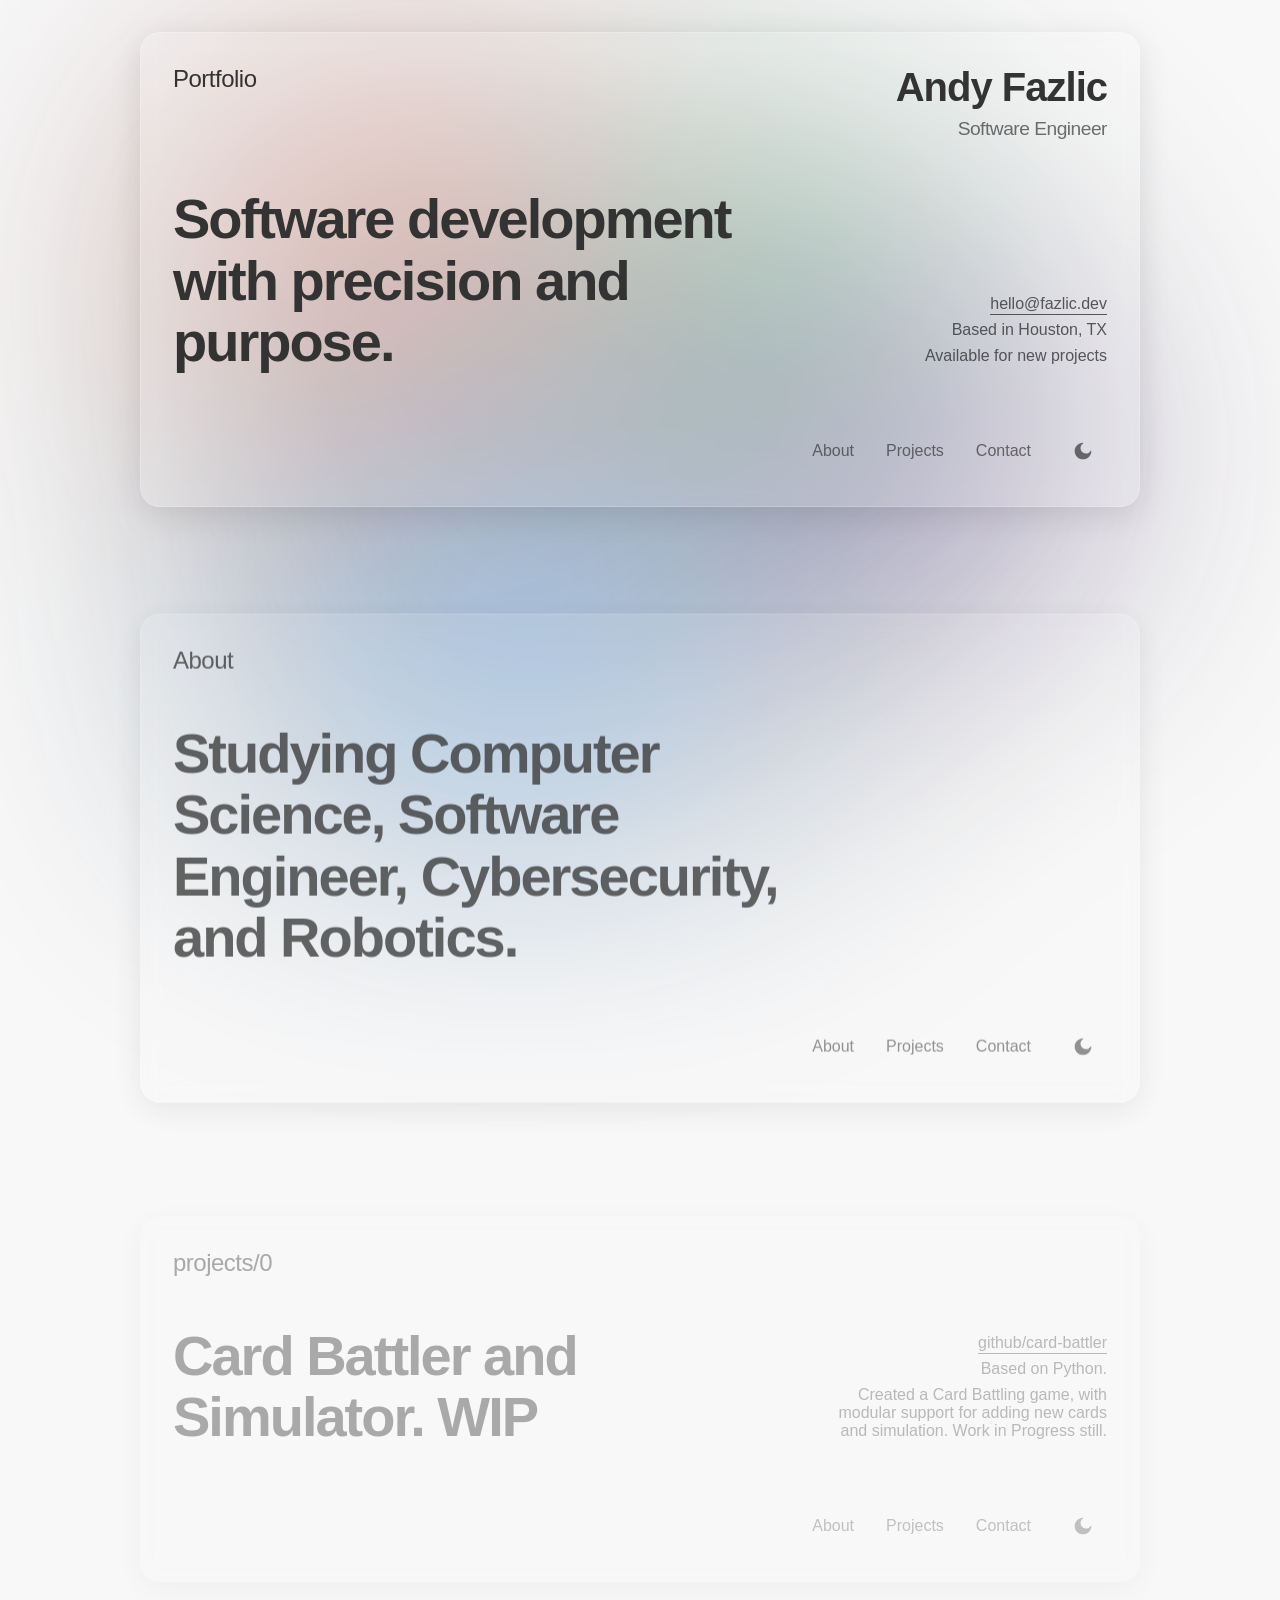
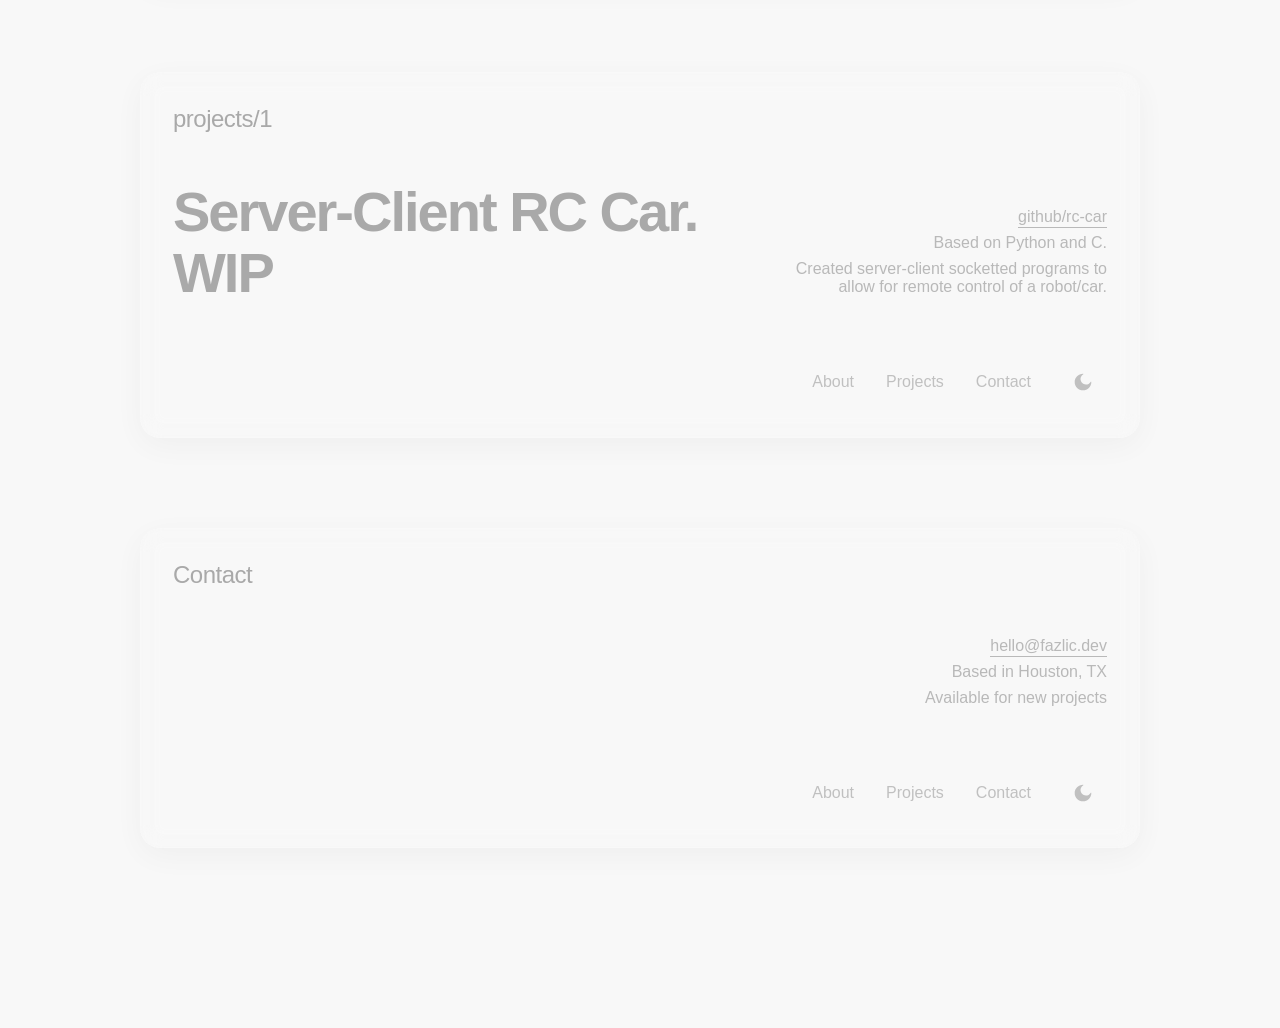
==== index.html @ cfd4ad2a "updated site" ====
<!DOCTYPE html>
<html lang="en">
<head>
  <meta charset="UTF-8">
  <meta name="viewport" content="width=device-width, initial-scale=1.0">
  <title>Andy Fazlic - Portfolio</title>
  <script type="module" crossorigin src="/assets/index-X6TLWx1B.js"></script>
  <link rel="stylesheet" crossorigin href="/assets/index-CoUO8NB7.css">
</head>
<body>
  <!-- background colors -->
  <canvas id="background-canvas"></canvas>
  
  <!-- main content container -->
  <div id="app">
    <div class="container">

      <!-- "home" card // main content  ------------------------------------------------------------ -->
      <div class="card" id="home">
        
        <div class="header">
          <div class="logo">Portfolio</div>
          <div class="info-panel">
            <h1 class="name">Andy Fazlic</h1>
            <div class="title">Software Engineer</div>
          </div>
        </div>

        
        <div class="content">
          <div class="tagline">Software development with precision and purpose.</div>
          <div class="contact">
            <p><a href="mailto:hello@fazlic.dev">hello@fazlic.dev</a></p>
            <p>Based in Houston, TX</p>
            <p>Available for new projects</p>
          </div>
        </div>


        <div class="footer">
          <a href="#about">About</a>
          <a href="#projects">Projects</a>
          <a href="#contact">Contact</a>
          <button class="theme-toggle" aria-label="Toggle dark mode">Toggle Light</button>
        </div>
      </div>
      <!-- "home" card // main content  ------------------------------------------------------------ -->
      
      <!-- "about" card // about content ----------------------------------------------------------- -->
      <div class="card" id="about">

        <div class="header">
          <div class="logo">About</div>
        </div>


        <div class="content">
          <div class="tagline">Studying Computer Science, Software Engineer, Cybersecurity, and Robotics.</div>
        </div>

        <div class="footer">
          <a href="#about">About</a>
          <a href="#projects">Projects</a>
          <a href="#contact">Contact</a>
          <button class="theme-toggle" aria-label="Toggle dark mode">Toggle Light</button>
        </div>

      </div>
      <!-- "about" card // about content ----------------------------------------------------------- -->

      <!-- "projects" card // projects content ----------------------------------------------------- -->
      <div class="card" id="projects">

        <div class="header">
          <div class="logo">projects/0</div>
        </div>


        <div class="content">
          <div class="tagline">Card Battler and Simulator. WIP</div>
          <div class="contact">
            <p><a href="https://github.com">github/card-battler</a></p>
            <p>Based on Python.</p>
            <p>Created a Card Battling game, with modular support for adding new cards and simulation. Work in Progress still.</p>
          </div>
        </div>

        <div class="footer">
          <a href="#about">About</a>
          <a href="#projects">Projects</a>
          <a href="#contact">Contact</a>
          <button class="theme-toggle" aria-label="Toggle dark mode">Toggle Light</button>
        </div>

      </div>
      <!-- "projects" card // projects content ----------------------------------------------------- -->
      
      <!-- "projects" card // projects content ----------------------------------------------------- -->
      <div class="card" id="projects">

        <div class="header">
          <div class="logo">projects/1</div>
        </div>


        <div class="content">
          <div class="tagline">Server-Client RC Car. WIP</div>
          <div class="contact">
            <p><a href="https://github.com">github/rc-car</a></p>
            <p>Based on Python and C.</p>
            <p>Created server-client socketted programs to allow for remote control of a robot/car.</p>
          </div>
        </div>

        <div class="footer">
          <a href="#about">About</a>
          <a href="#projects">Projects</a>
          <a href="#contact">Contact</a>
          <button class="theme-toggle" aria-label="Toggle dark mode">Toggle Light</button>
        </div>

      </div>
      <!-- "projects" card // projects content ----------------------------------------------------- -->

      <!-- "contact" card // contact content ------------------------------------------------------- -->
      <div class="card" id="contact">

        <div class="header">
          <div class="logo">Contact</div>
        </div>

        <div class="content">
          <div class="tagline"></div>
          <div class="contact">
            <p><a href="mailto:hello@fazlic.dev">hello@fazlic.dev</a></p>
            <p>Based in Houston, TX</p>
            <p>Available for new projects</p>
          </div>
        </div>

        <div class="footer">
          <a href="#about">About</a>
          <a href="#projects">Projects</a>
          <a href="#contact">Contact</a>
          <button class="theme-toggle" aria-label="Toggle dark mode">Toggle Light</button>
        </div>

      </div>
      <!-- "contact" card // contact content- ----------------------------------------------------- -->

      <!-- last-child visibility set to hidden to add space from bottom of page -->
      <div class="card"> </div>
    </div>
  </div>

</body>
</html>
---- assets/index-CoUO8NB7.css ----
:root{--background-color: #f8f8f8;--text-color: #333;--card-background: rgba(255, 255, 255, .15);--card-border: rgba(255, 255, 255, .2);--card-shadow: rgba(0, 0, 0, .1)}.dark-theme{--background-color: #121212;--text-color: #f8f8f8;--card-background: rgba(30, 30, 30, .5);--card-border: rgba(70, 70, 70, .2);--card-shadow: rgba(0, 0, 0, .5)}@media (prefers-color-scheme: dark){:root{--background-color: #121212;--text-color: #f8f8f8;--card-background: rgba(30, 30, 30, .5);--card-border: rgba(70, 70, 70, .2);--card-shadow: rgba(0, 0, 0, .5)}body.light-theme{--background-color: #f8f8f8;--text-color: #333;--card-background: rgba(255, 255, 255, .15);--card-border: rgba(255, 255, 255, .2);--card-shadow: rgba(0, 0, 0, .1)}}*{margin:0;padding:0;box-sizing:border-box;font-family:-apple-system,BlinkMacSystemFont,Segoe UI,Roboto,Oxygen,Ubuntu,Cantarell,Open Sans,Helvetica Neue,sans-serif}html{scroll-behavior:smooth}body{min-height:100vh;background-color:var(--background-color);color:var(--text-color);position:relative;transition:background-color .3s ease,color .3s ease}#background-canvas{position:fixed;top:0;left:0;width:100%;height:100%;z-index:-1;filter:blur(120px);opacity:.7}.container{width:100%;height:100vh;display:block;flex-direction:column;justify-content:center;padding:2rem;padding-bottom:10vh;position:relative;z-index:1}.card{background:var(--card-background);backdrop-filter:blur(10px);-webkit-backdrop-filter:blur(10px);border-radius:20px;padding:2rem;margin:0 auto 10vh;max-width:1000px;width:100%;box-shadow:0 8px 32px var(--card-shadow);border:1px solid var(--card-border);display:flex;flex-direction:column;gap:3rem;transition:background 75ms ease,box-shadow 75ms ease,border .15s ease,opacity .15s ease,transform .3s ease;opacity:.4;transform:translateY(40px);position:relative;height:auto;visibility:visible;min-height:10vh}.card:first-child{opacity:1;transform:translateY(0)}.card:last-child{visibility:hidden}.card.in-focus{opacity:1;transform:translateY(0)}.card.active{opacity:1;transform:translateY(0);visibility:visible;position:relative;transition:opacity .2s ease,transform .2s ease}.card p{max-width:25vw}.header{display:flex;justify-content:space-between;align-items:flex-start}.logo{font-size:1.5rem;font-weight:500;letter-spacing:-.5px}.info-panel{text-align:right}.name{font-size:2.5rem;font-weight:700;margin-bottom:.5rem;letter-spacing:-1px}.title{font-size:1.2rem;opacity:.7;letter-spacing:-.5px}.content{display:flex;justify-content:space-between;align-items:flex-end}.tagline{font-size:3.5rem;font-weight:700;letter-spacing:-2px;line-height:1.1;max-width:70%}.contact{text-align:right}.contact p{margin-bottom:.5rem;font-size:1rem;opacity:.8}.contact a{color:inherit;text-decoration:none;border-bottom:1px solid currentColor;padding-bottom:2px;transition:opacity .2s}.contact a:hover{opacity:.7}.footer{display:flex;justify-content:flex-end;gap:2rem;align-items:center;position:relative;width:100%;flex-wrap:wrap;margin-top:.5rem;padding:.15rem .25rem;z-index:10}.footer a{text-decoration:none;color:inherit;font-size:1rem;opacity:.7;transition:opacity .2s}.footer a:hover{opacity:1}.theme-toggle{display:flex;justify-content:flex-end;align-items:center;justify-content:center;cursor:pointer;background:none;border:none;color:var(--text-color);font-size:1rem;opacity:.7;transition:opacity .2s;padding:.5rem;border-radius:50%;width:40px;height:40px}.theme-toggle:hover{opacity:1;background-color:#8080801a}.theme-toggle svg{width:20px;height:20px;fill:currentColor}@media (max-width: 768px){.container{padding:1rem;padding-bottom:30vh}.card{padding:1.5rem;gap:2rem;margin-bottom:5vh;min-height:70vh}.header,.content{flex-direction:column;gap:1.5rem}.info-panel,.contact{text-align:left}.tagline{font-size:2.5rem;max-width:100%}.footer{justify-content:center;width:fit-content;gap:1rem}.footer a{padding:.3rem;height:35px}.theme-toggle{width:35px;height:35px}}@media (max-width: 480px){.footer{flex-direction:row;padding:.5rem}}
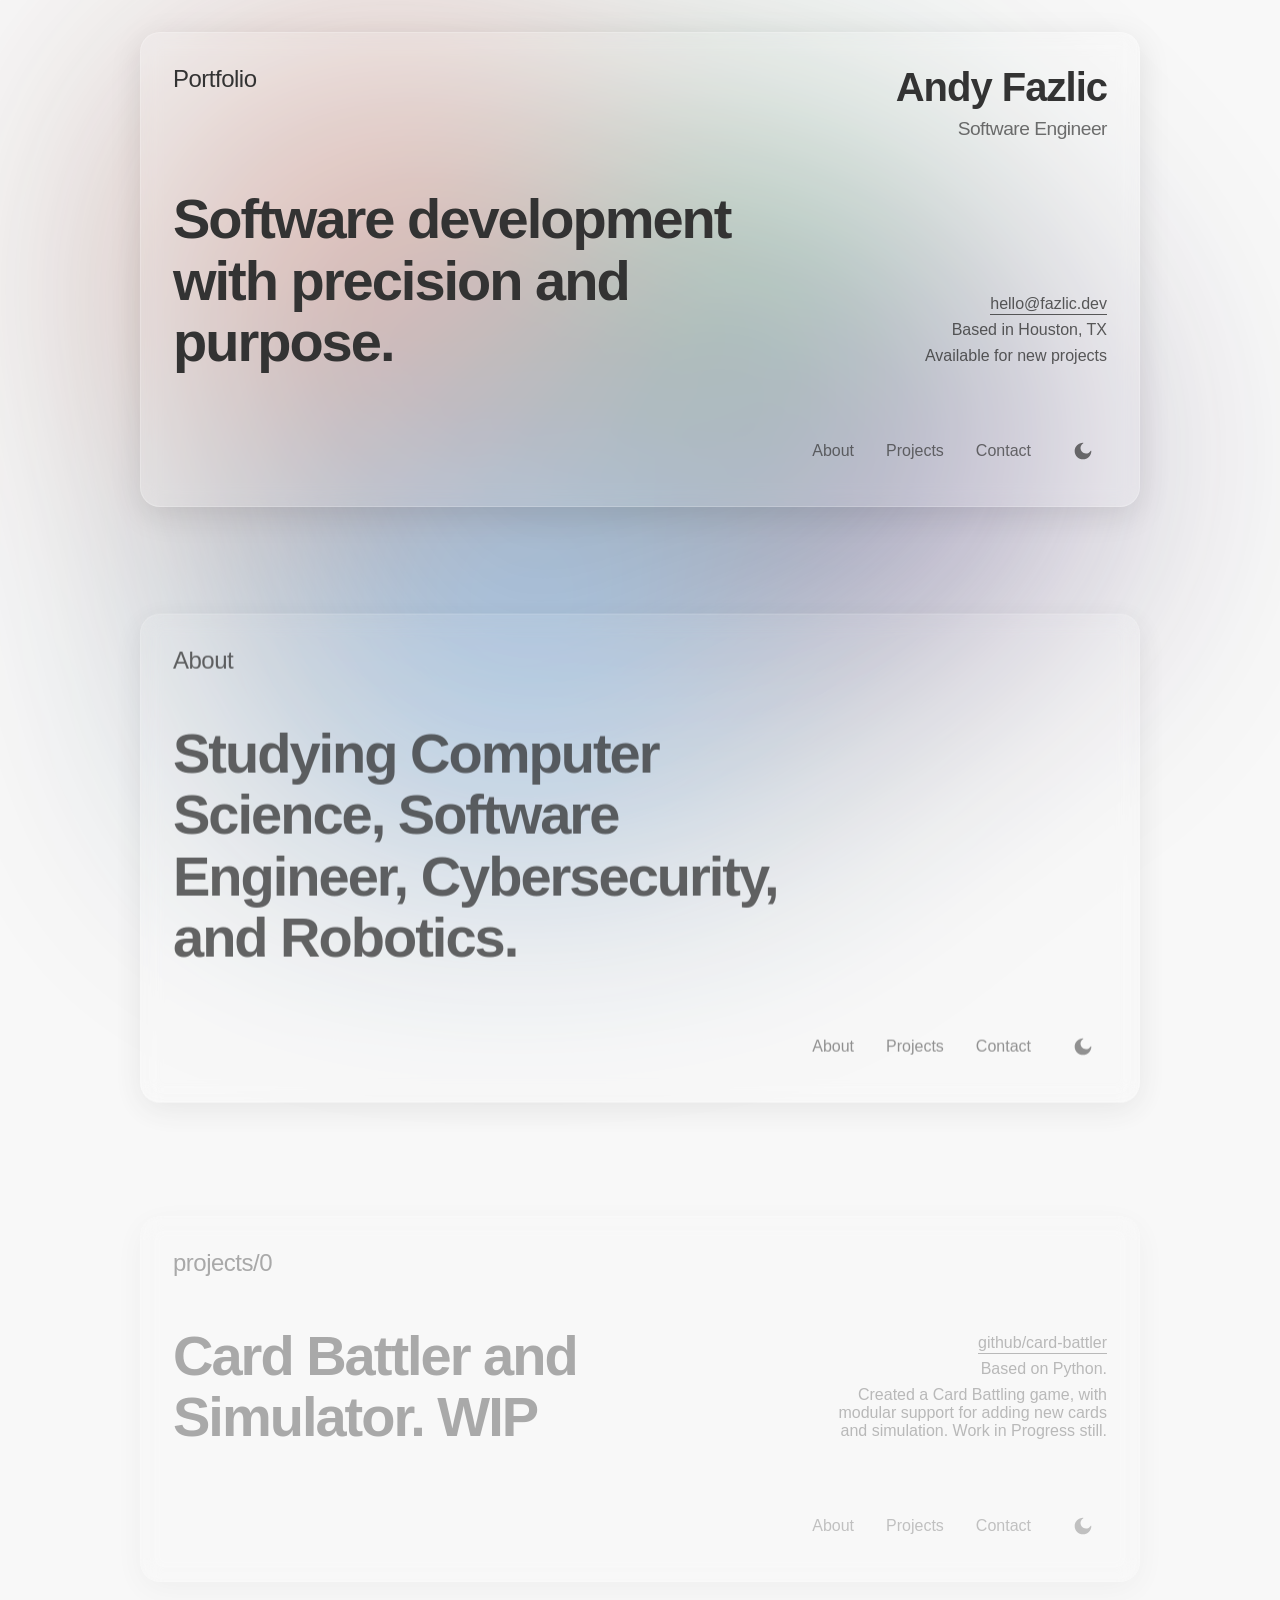
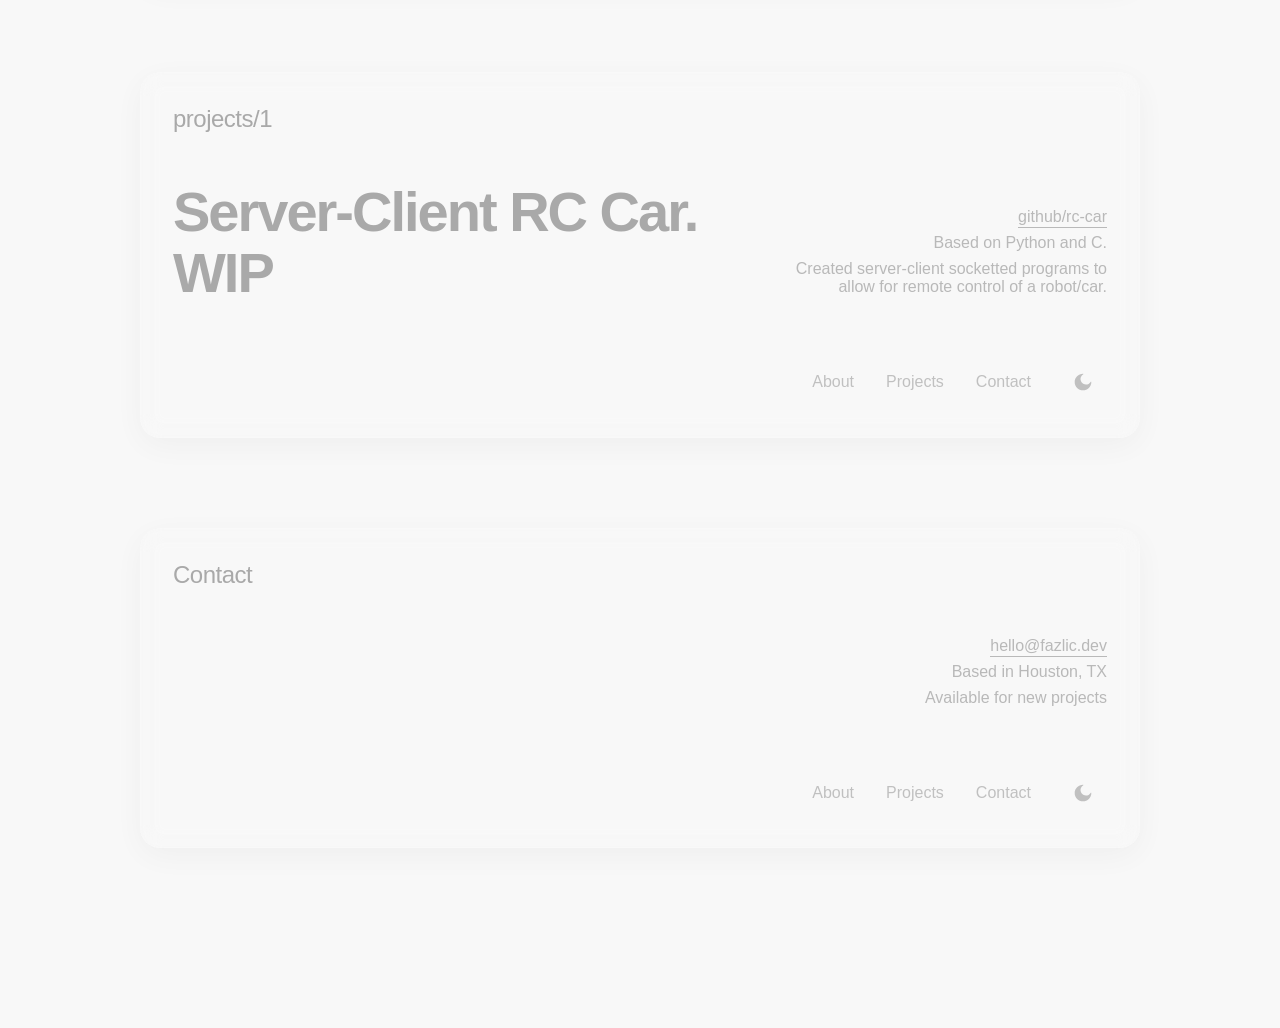
==== commit 92a787d7: "Update index.html" ====
--- a/index.html
+++ b/index.html
@@ -154,4 +154,4 @@
   </div>
 
 </body>
-</html>+</html>
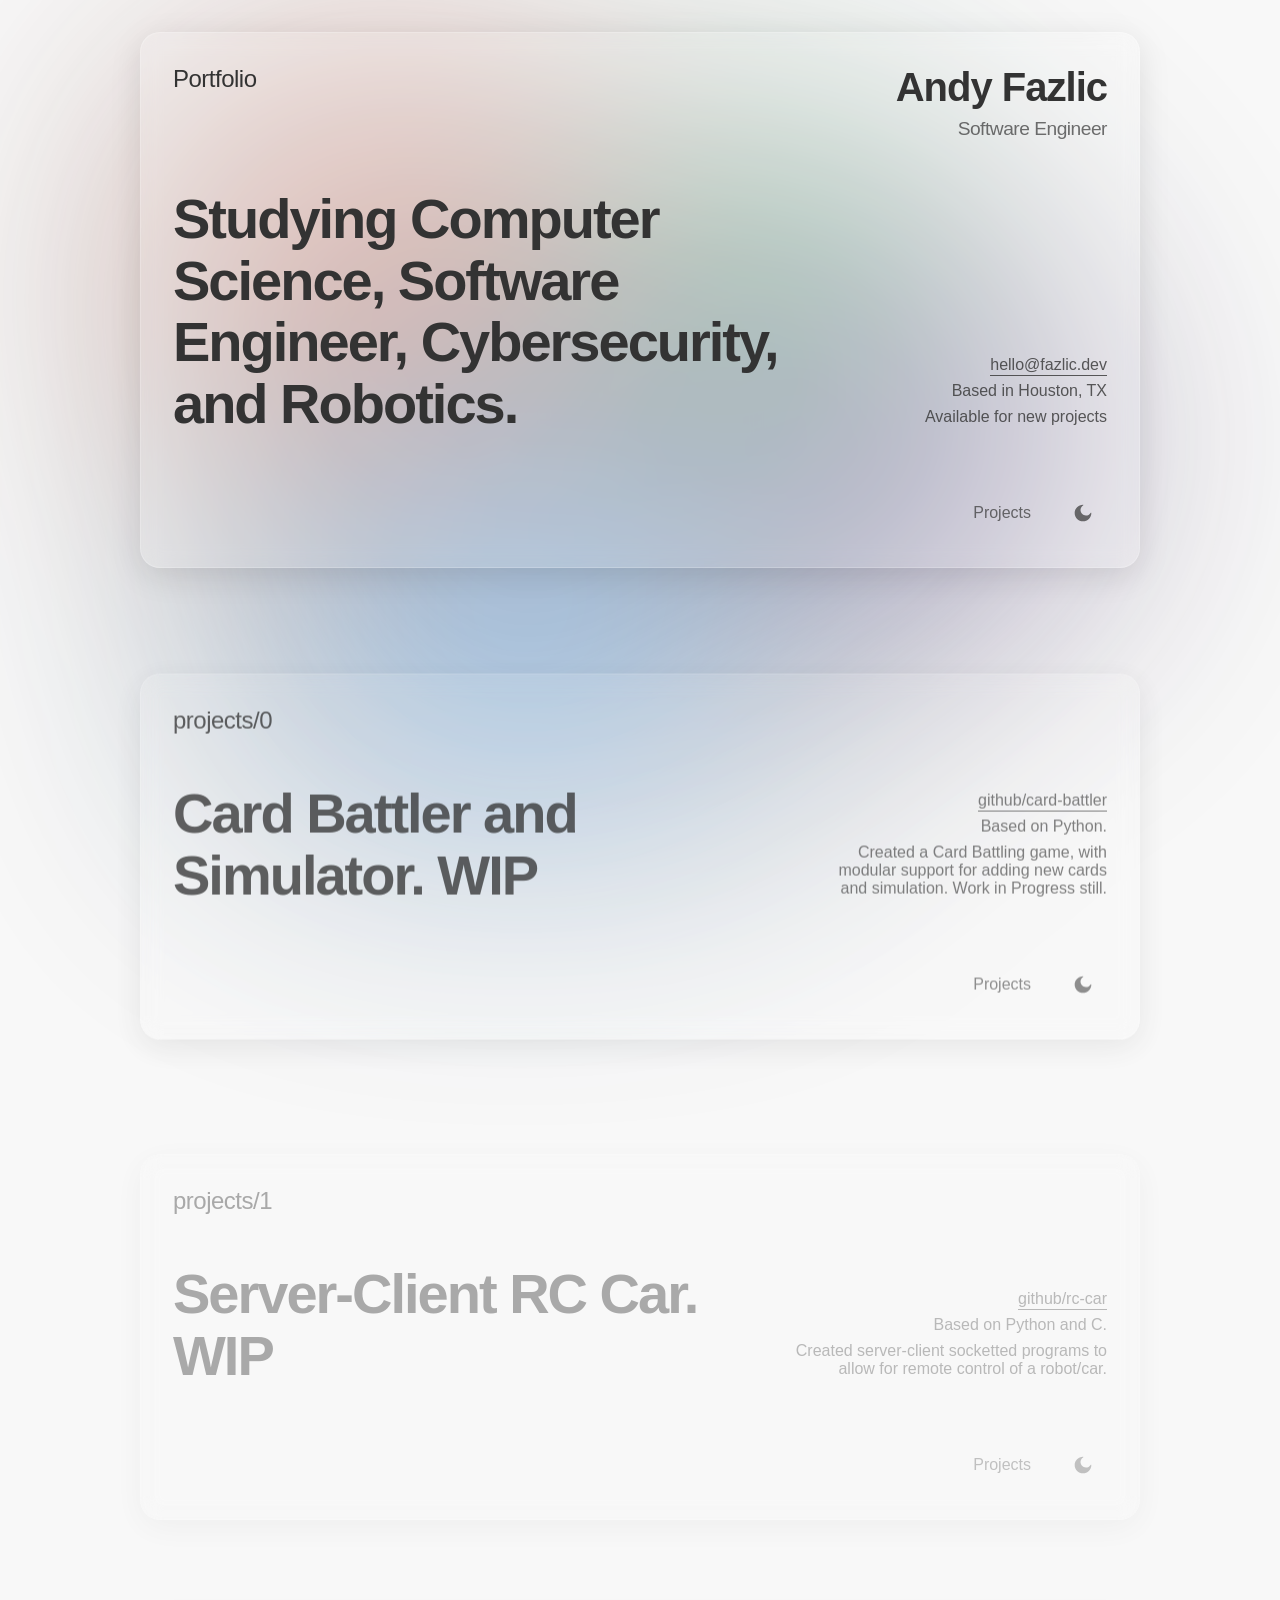
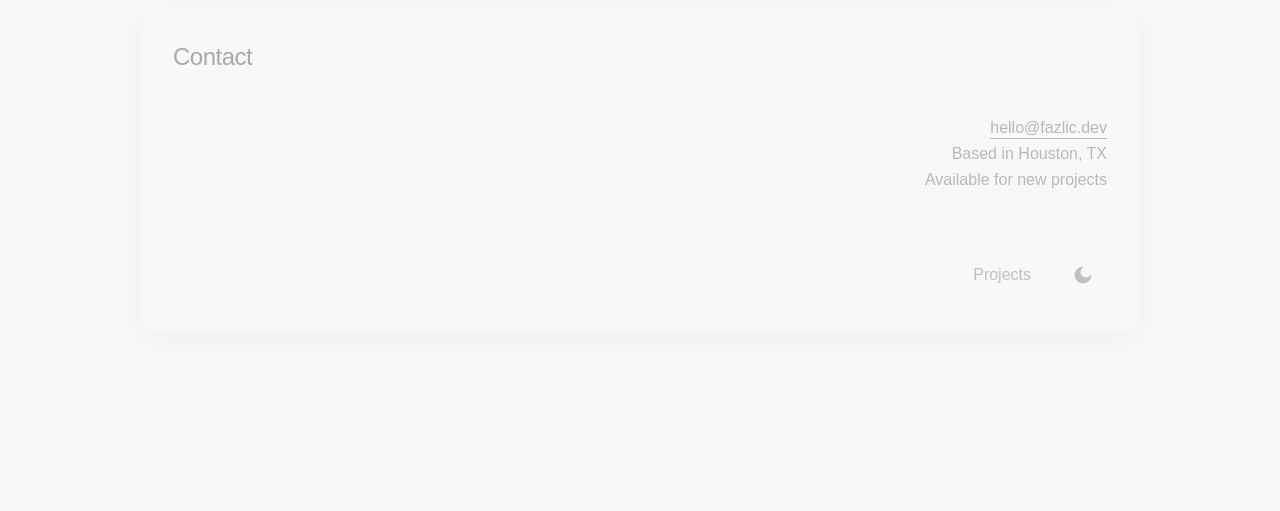
==== commit 2174009b: "Update index.html" ====
--- a/index.html
+++ b/index.html
@@ -28,7 +28,7 @@
 
         
         <div class="content">
-          <div class="tagline">Software development with precision and purpose.</div>
+          <div class="tagline">Studying Computer Science, Software Engineer, Cybersecurity, and Robotics.</div>
           <div class="contact">
             <p><a href="mailto:hello@fazlic.dev">hello@fazlic.dev</a></p>
             <p>Based in Houston, TX</p>
@@ -38,16 +38,16 @@
 
 
         <div class="footer">
-          <a href="#about">About</a>
+          <!-- <a href="#about">About</a> -->
           <a href="#projects">Projects</a>
-          <a href="#contact">Contact</a>
+          <!-- <a href="#contact">Contact</a> -->
           <button class="theme-toggle" aria-label="Toggle dark mode">Toggle Light</button>
         </div>
       </div>
       <!-- "home" card // main content  ------------------------------------------------------------ -->
       
       <!-- "about" card // about content ----------------------------------------------------------- -->
-      <div class="card" id="about">
+      <!-- <div class="card" id="about">
 
         <div class="header">
           <div class="logo">About</div>
@@ -65,7 +65,7 @@
           <button class="theme-toggle" aria-label="Toggle dark mode">Toggle Light</button>
         </div>
 
-      </div>
+      </div> -->
       <!-- "about" card // about content ----------------------------------------------------------- -->
 
       <!-- "projects" card // projects content ----------------------------------------------------- -->
@@ -86,9 +86,9 @@
         </div>
 
         <div class="footer">
-          <a href="#about">About</a>
+          <!-- <a href="#about">About</a> -->
           <a href="#projects">Projects</a>
-          <a href="#contact">Contact</a>
+          <!-- <a href="#contact">Contact</a> -->
           <button class="theme-toggle" aria-label="Toggle dark mode">Toggle Light</button>
         </div>
 
@@ -113,9 +113,9 @@
         </div>
 
         <div class="footer">
-          <a href="#about">About</a>
+          <!-- <a href="#about">About</a> -->
           <a href="#projects">Projects</a>
-          <a href="#contact">Contact</a>
+          <!-- <a href="#contact">Contact</a> -->
           <button class="theme-toggle" aria-label="Toggle dark mode">Toggle Light</button>
         </div>
 
@@ -139,9 +139,9 @@
         </div>
 
         <div class="footer">
-          <a href="#about">About</a>
+          <!-- <a href="#about">About</a> -->
           <a href="#projects">Projects</a>
-          <a href="#contact">Contact</a>
+          <!-- <a href="#contact">Contact</a> -->
           <button class="theme-toggle" aria-label="Toggle dark mode">Toggle Light</button>
         </div>
 
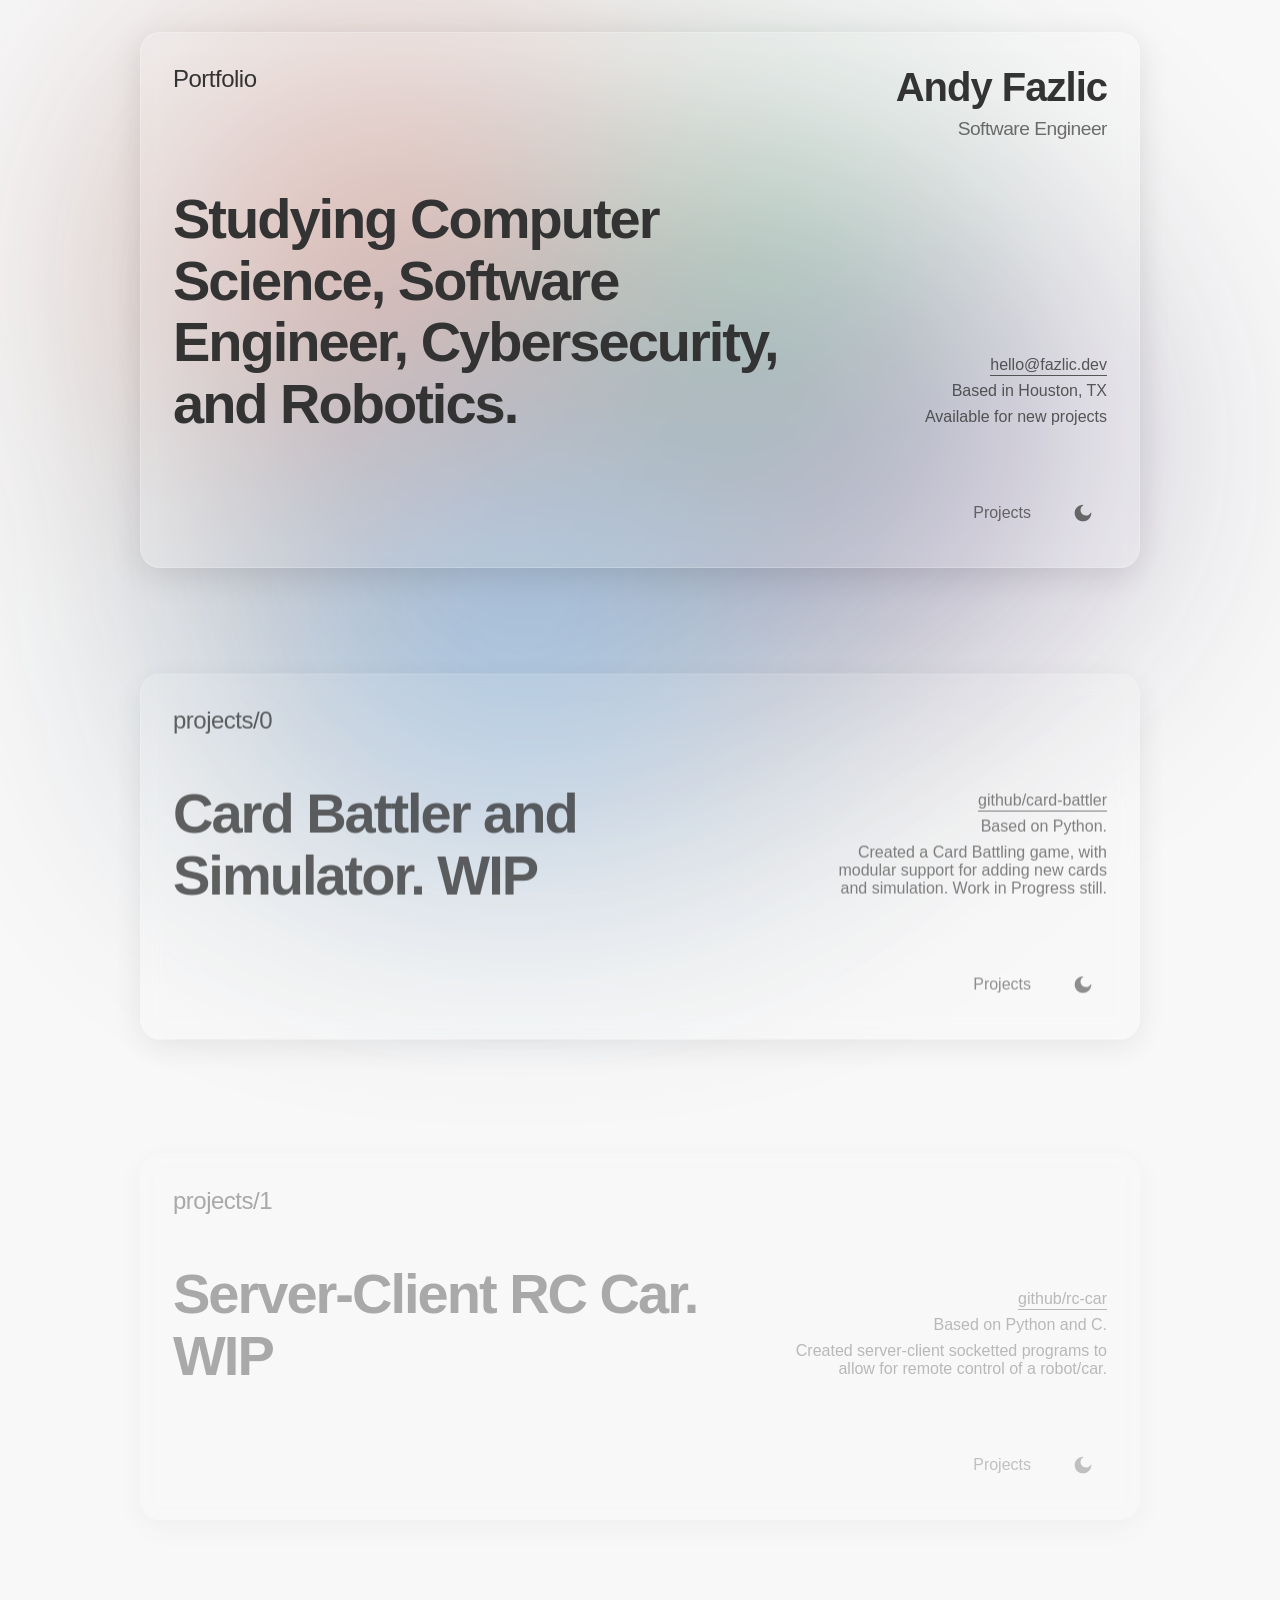
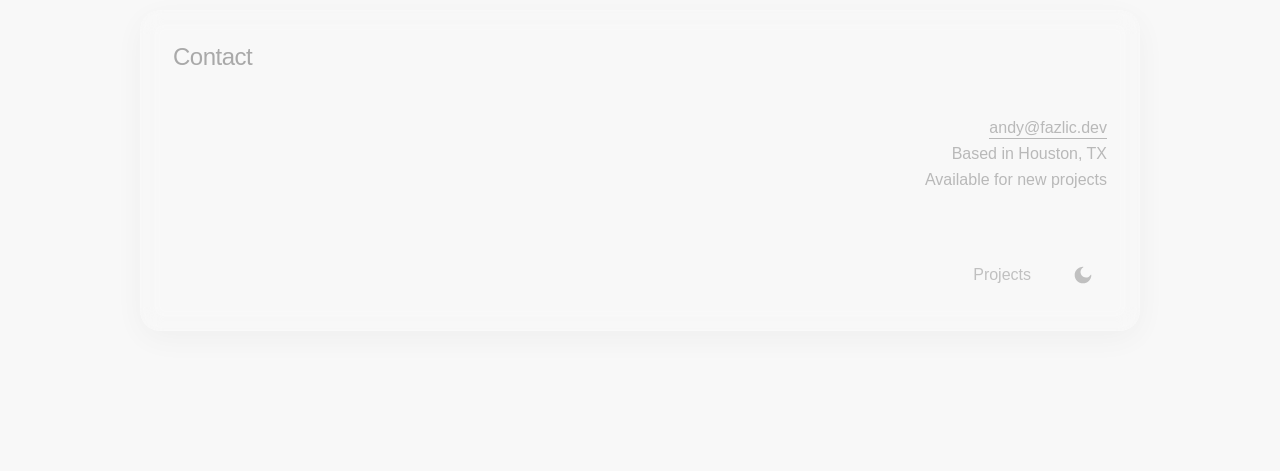
==== commit be7c9adc: "Update email in index.html changed email to amdy@fazlic" ====
--- a/index.html
+++ b/index.html
@@ -132,7 +132,7 @@
         <div class="content">
           <div class="tagline"></div>
           <div class="contact">
-            <p><a href="mailto:hello@fazlic.dev">hello@fazlic.dev</a></p>
+            <p><a href="mailto:andy@fazlic.dev">andy@fazlic.dev</a></p>
             <p>Based in Houston, TX</p>
             <p>Available for new projects</p>
           </div>
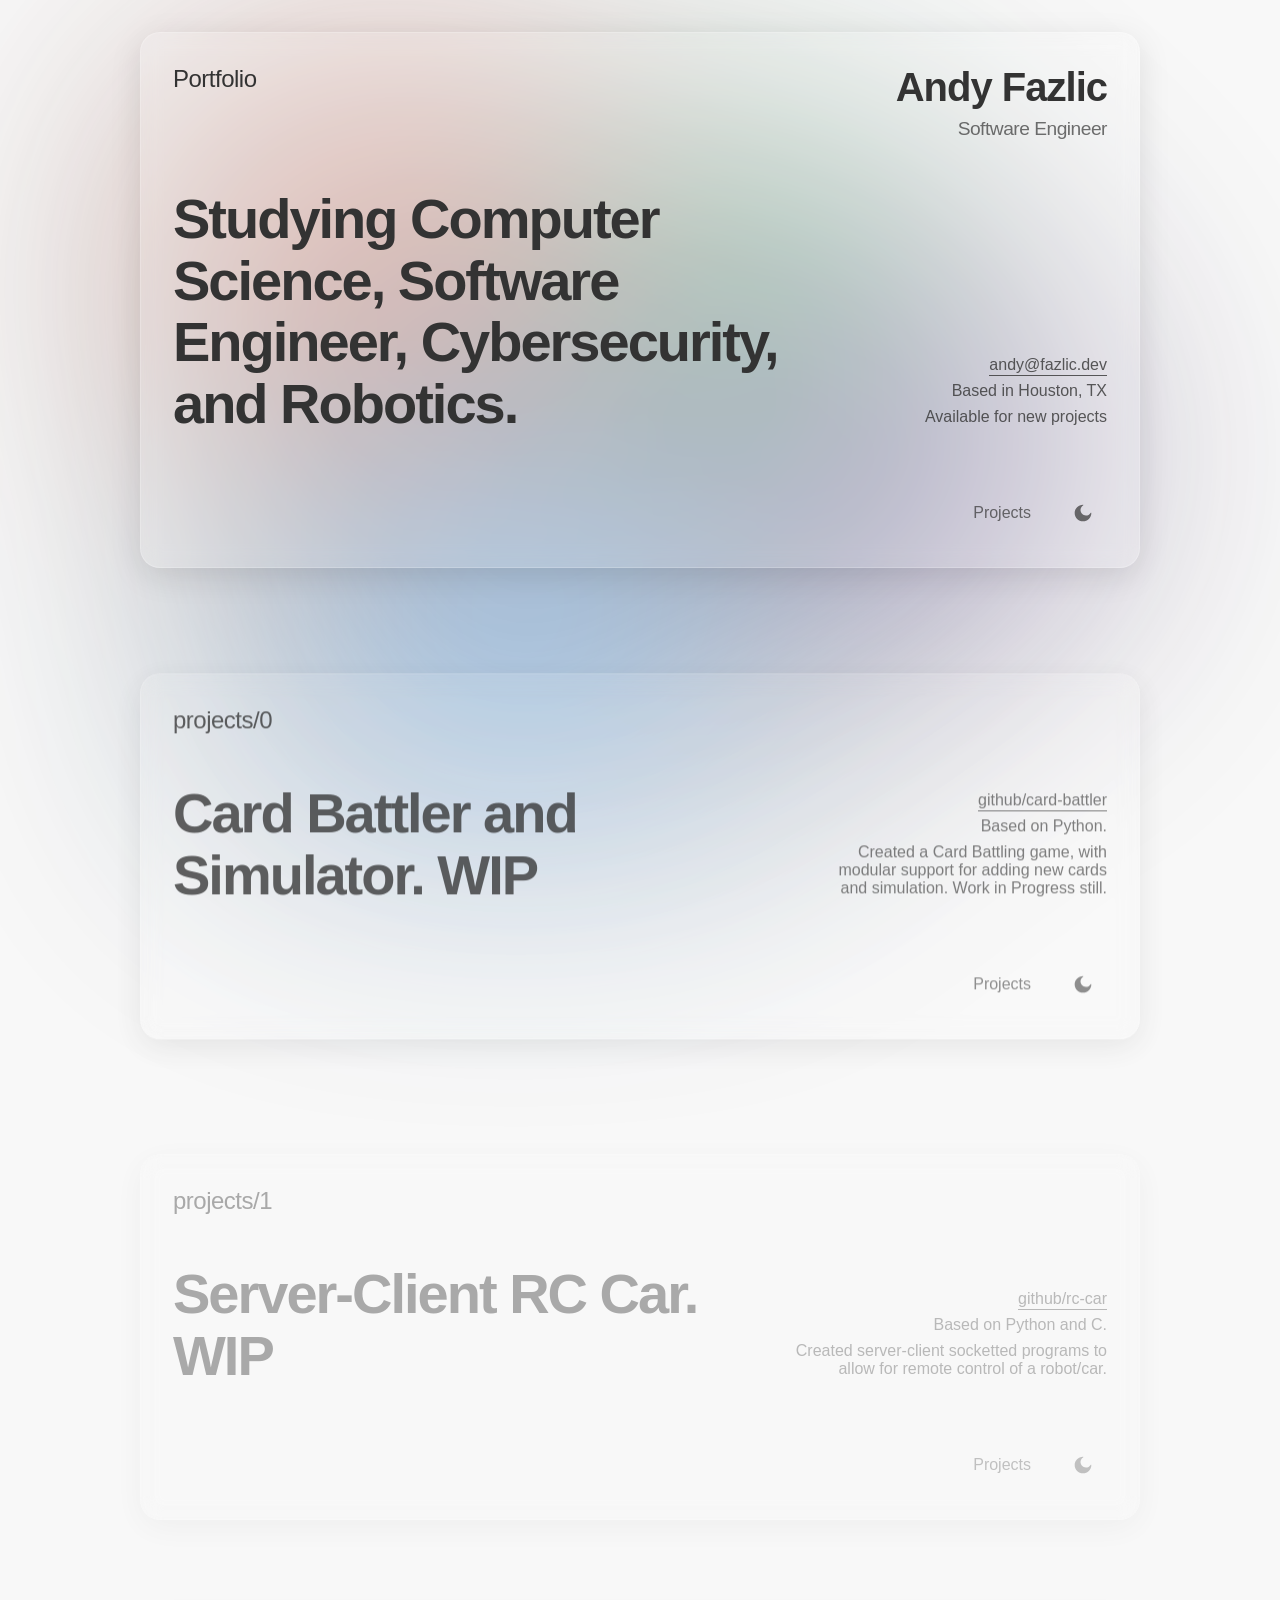
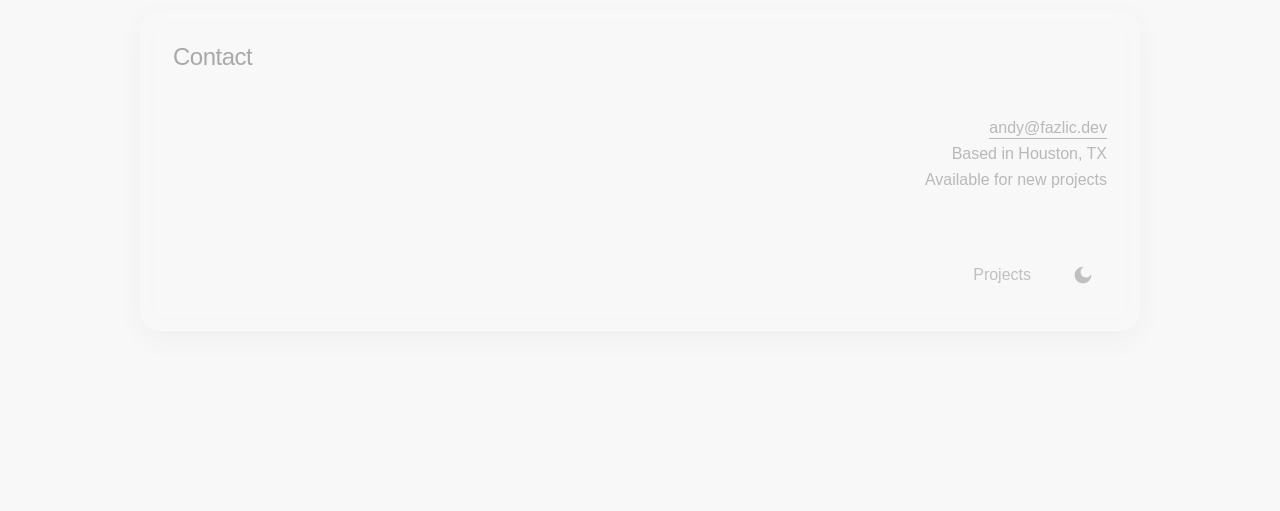
==== commit 9804fbf9: "Update index.html" ====
--- a/index.html
+++ b/index.html
@@ -30,7 +30,7 @@
         <div class="content">
           <div class="tagline">Studying Computer Science, Software Engineer, Cybersecurity, and Robotics.</div>
           <div class="contact">
-            <p><a href="mailto:hello@fazlic.dev">hello@fazlic.dev</a></p>
+            <p><a href="mailto:andy@fazlic.dev">andy@fazlic.dev</a></p>
             <p>Based in Houston, TX</p>
             <p>Available for new projects</p>
           </div>
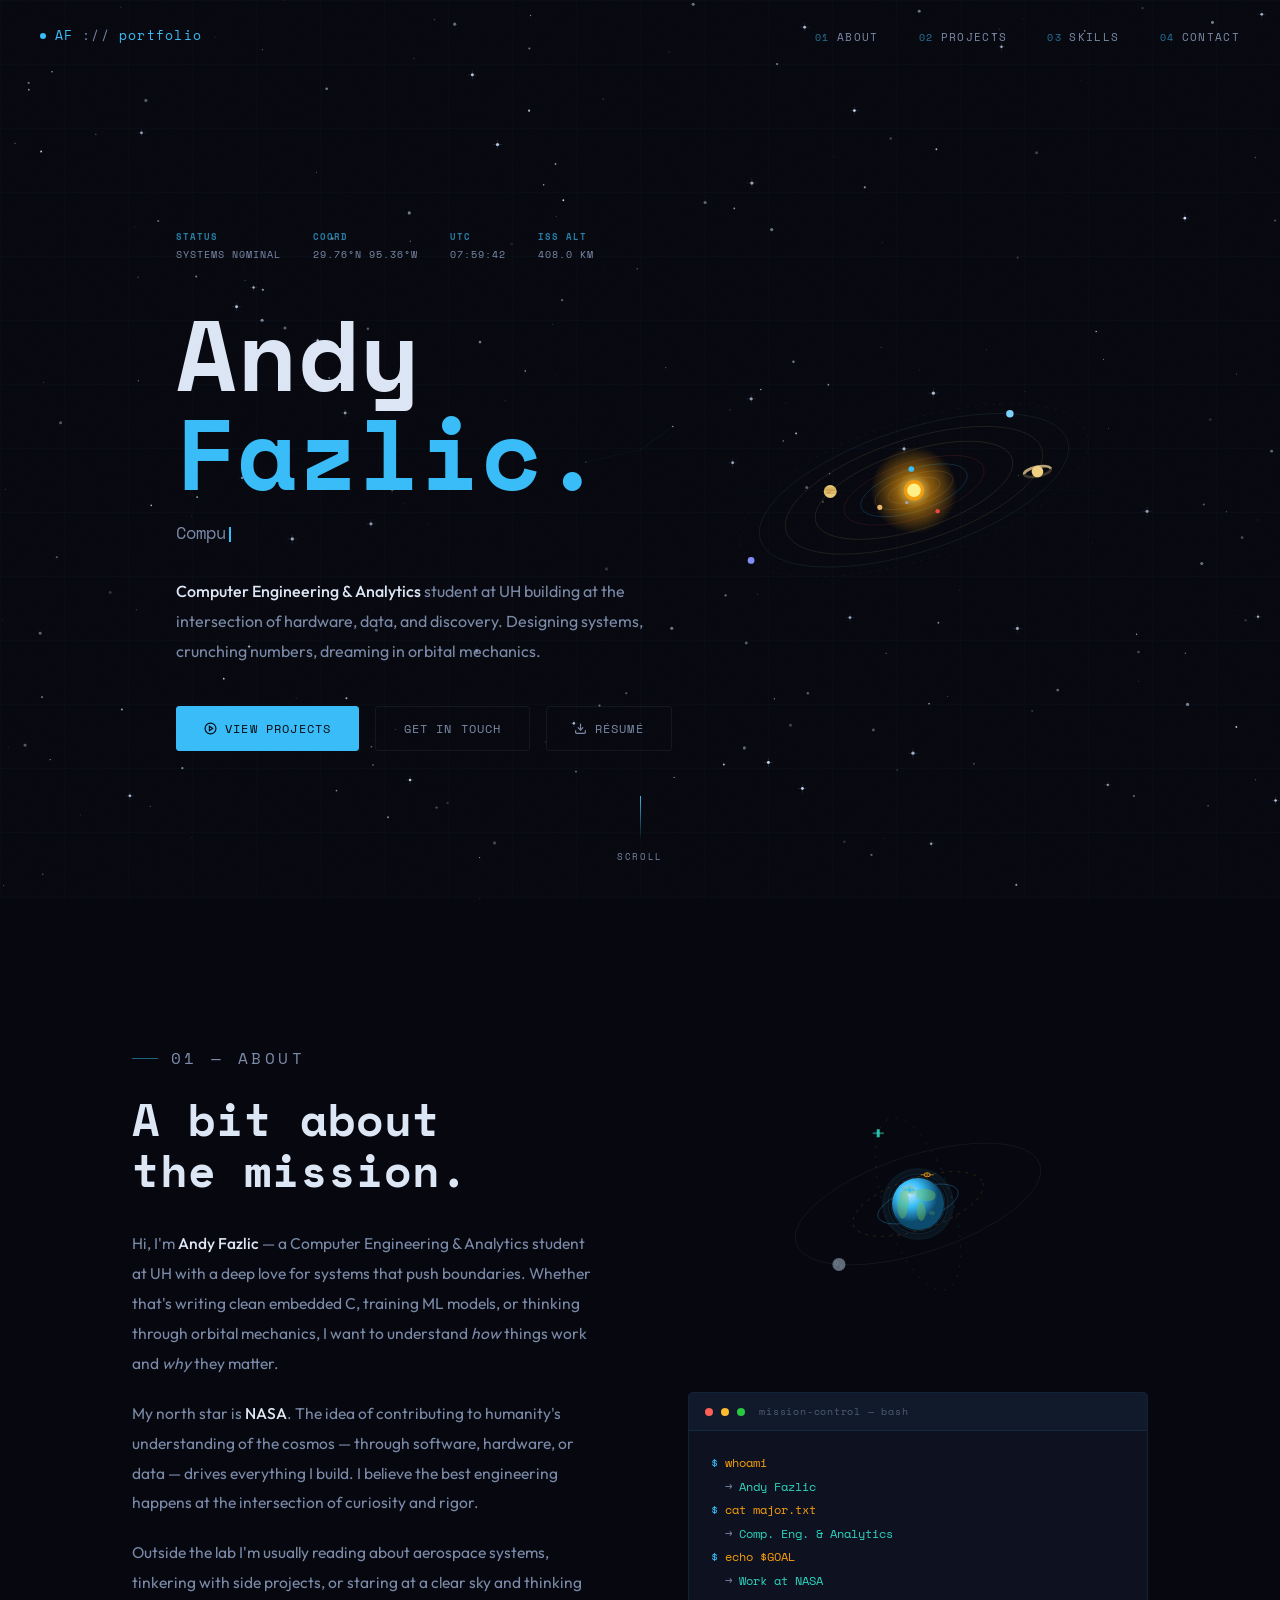
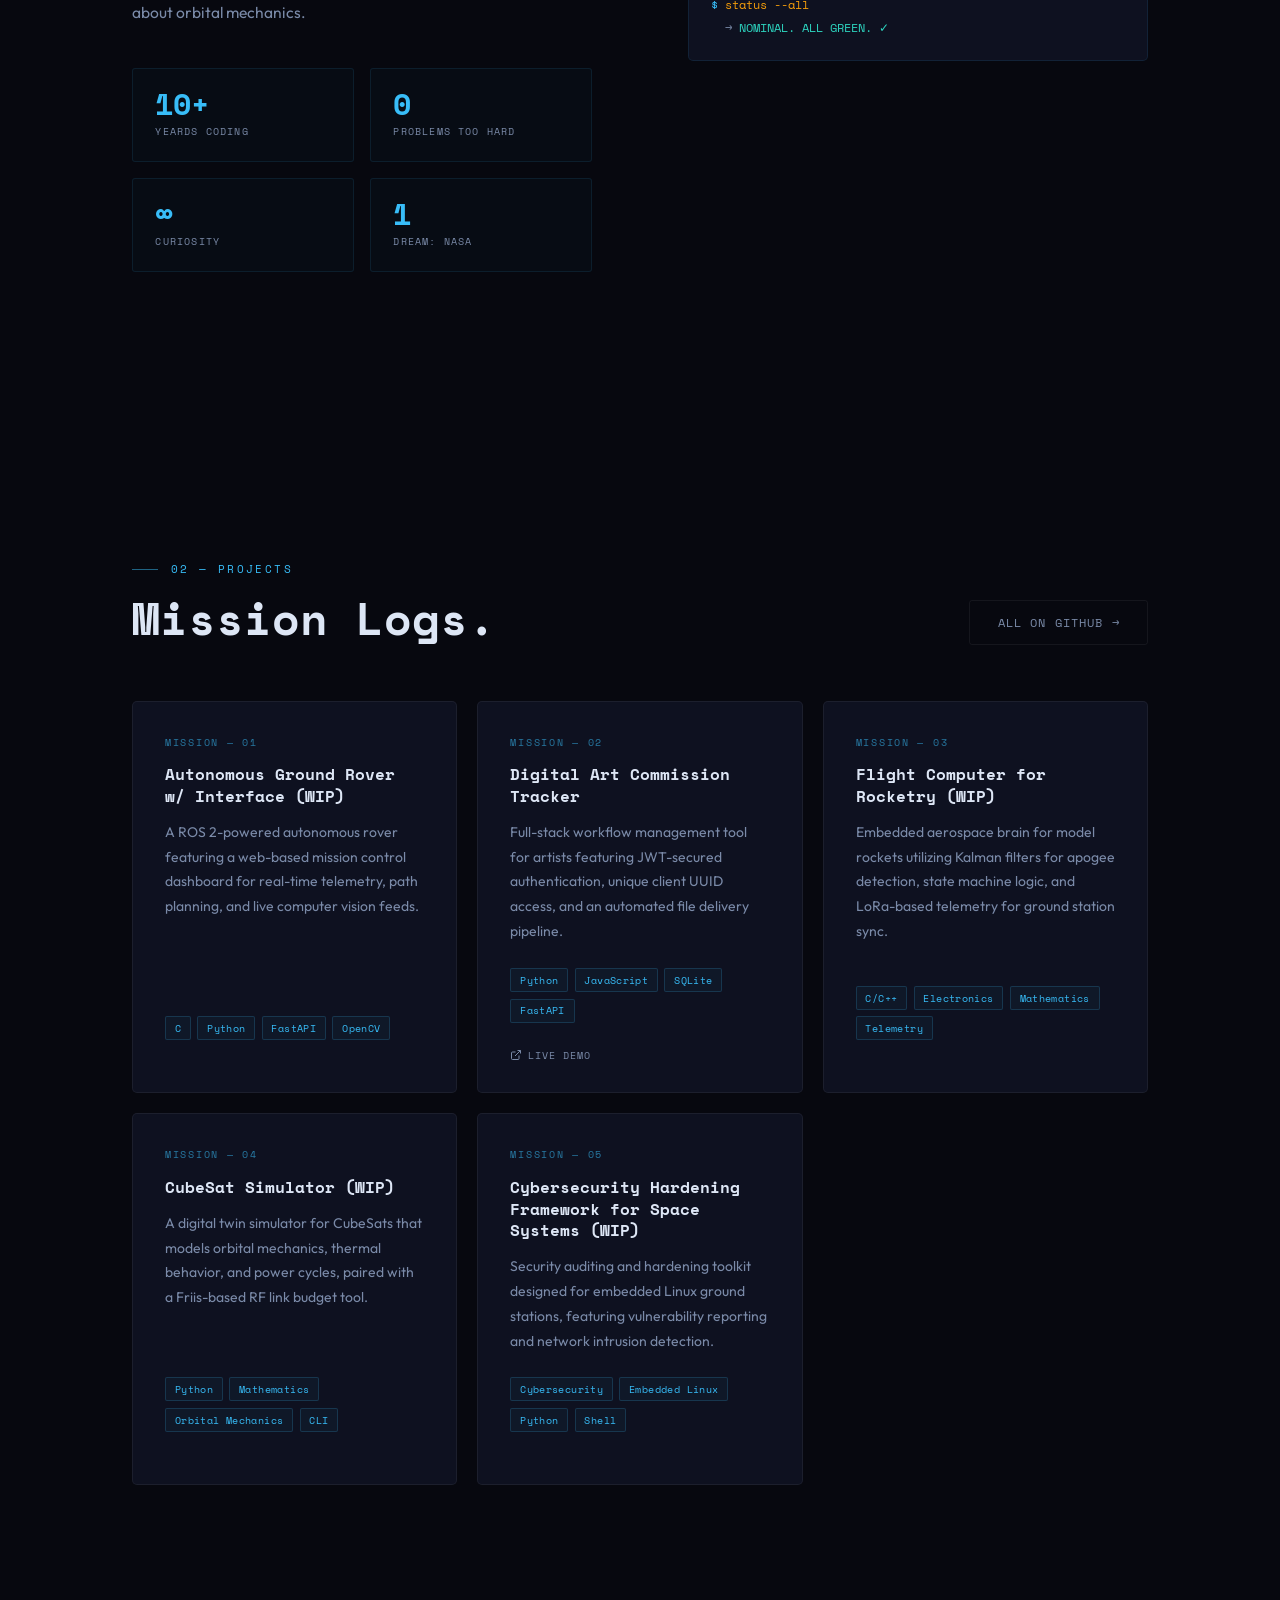
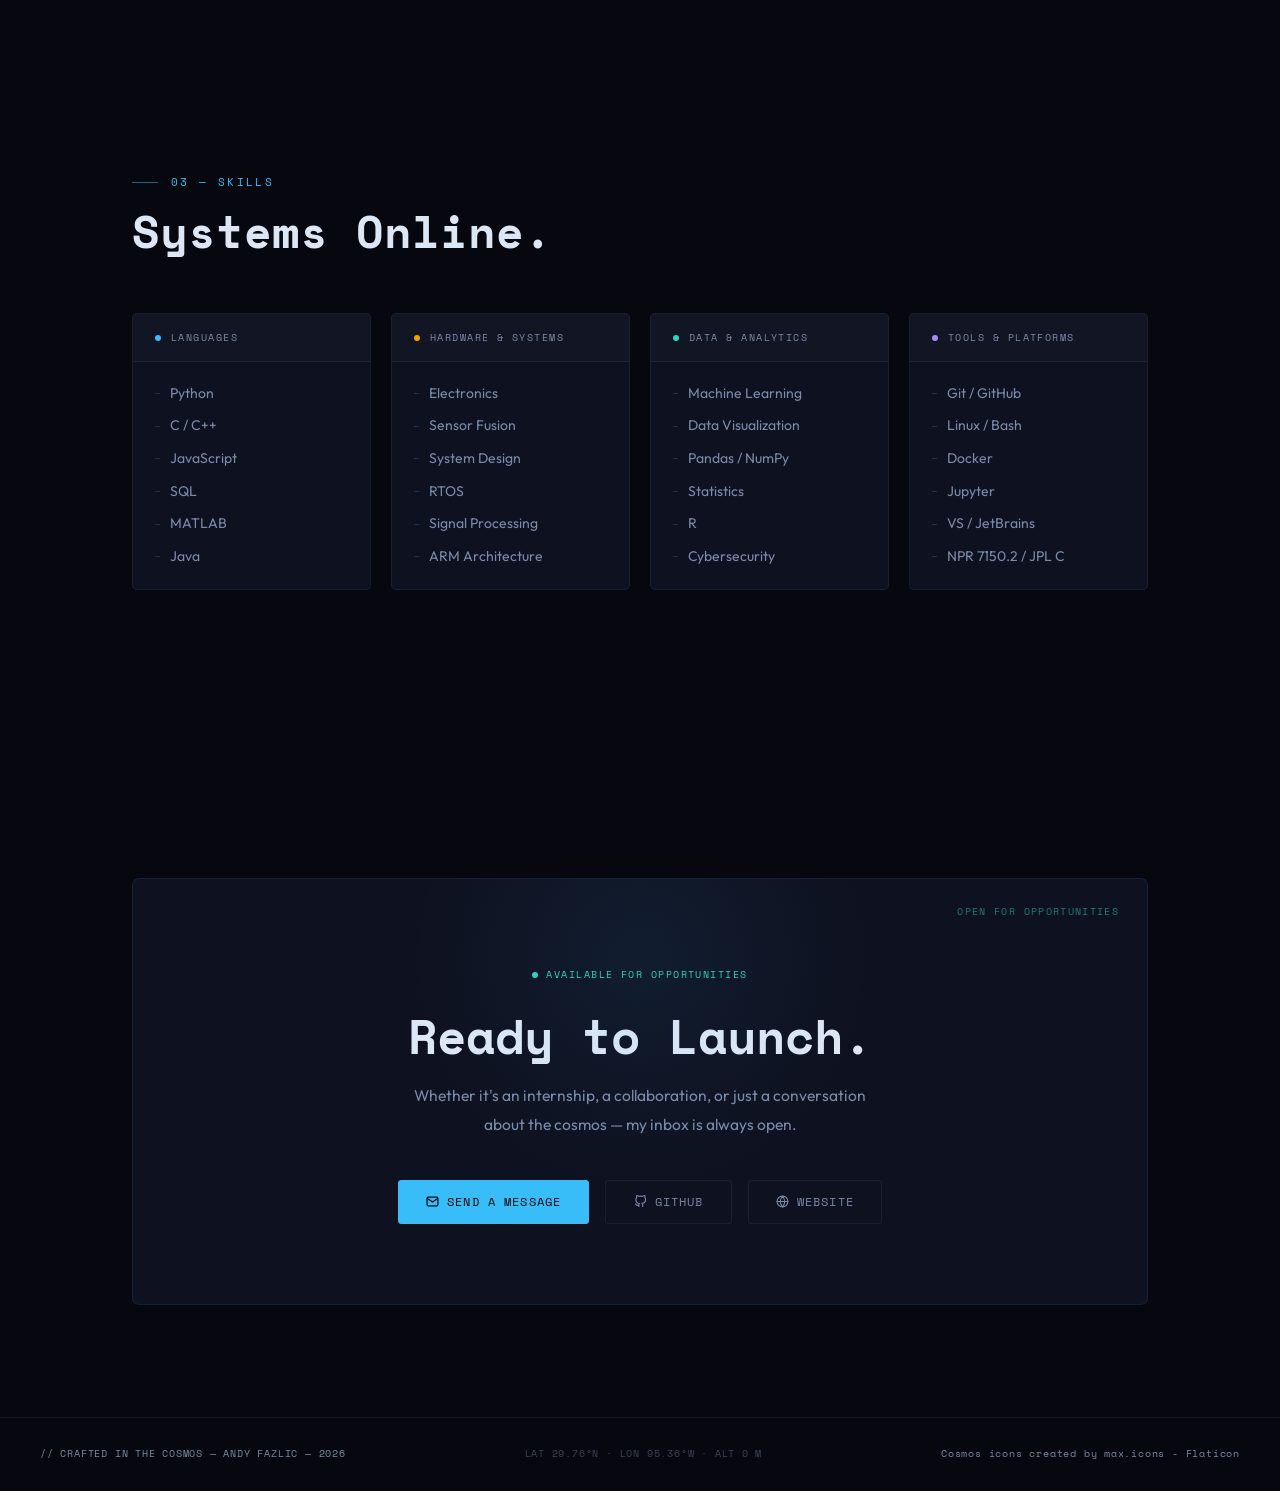
==== commit 16634db4: "new portfolio page redesigned portfolio" ====
--- a/index.html
+++ b/index.html
@@ -1,157 +1,383 @@
 <!DOCTYPE html>
 <html lang="en">
 <head>
-  <meta charset="UTF-8">
-  <meta name="viewport" content="width=device-width, initial-scale=1.0">
-  <title>Andy Fazlic - Portfolio</title>
-  <script type="module" crossorigin src="/assets/index-X6TLWx1B.js"></script>
-  <link rel="stylesheet" crossorigin href="/assets/index-CoUO8NB7.css">
+  <meta charset="UTF-8" />
+  <meta name="viewport" content="width=device-width, initial-scale=1.0" />
+  <title>Andy Fazlic — Portfolio</title>
+  <link rel="preconnect" href="https://fonts.googleapis.com" />
+  <link href="https://fonts.googleapis.com/css2?family=Space+Mono:ital,wght@0,400;0,700;1,400&family=Outfit:wght@300;400;500;600&display=swap" rel="stylesheet" />
+  <link rel="icon" type="image/png" href="/assets/favicon-BXR5g7Ct.png">
+  <script type="module" crossorigin src="/assets/index-CnRUy5nW.js"></script>
+  <link rel="stylesheet" crossorigin href="/assets/index-DYfp8tAX.css">
 </head>
 <body>
-  <!-- background colors -->
-  <canvas id="background-canvas"></canvas>
-  
-  <!-- main content container -->
-  <div id="app">
-    <div class="container">
-
-      <!-- "home" card // main content  ------------------------------------------------------------ -->
-      <div class="card" id="home">
-        
-        <div class="header">
-          <div class="logo">Portfolio</div>
-          <div class="info-panel">
-            <h1 class="name">Andy Fazlic</h1>
-            <div class="title">Software Engineer</div>
+
+<canvas id="starfield"></canvas>
+
+<!-- ── NAVIGATION ─────────────────────────────────── -->
+<nav id="navbar">
+  <div class="nav-brand">
+    <div class="nav-brand-dot"></div>
+    AF<span>://</span>portfolio
+  </div>
+  <ul class="nav-links">
+    <li><a href="#about"    data-n="01">About</a></li>
+    <li><a href="#projects" data-n="02">Projects</a></li>
+    <li><a href="#skills"   data-n="03">Skills</a></li>
+    <li><a href="#contact"  data-n="04">Contact</a></li>
+  </ul>
+  <button class="nav-toggle" id="navToggle" aria-label="Open menu">
+    <span></span><span></span><span></span>
+  </button>
+</nav>
+
+<div class="nav-mobile" id="navMobile" aria-hidden="true">
+  <a href="#about"    onclick="closeMobileNav()">About</a>
+  <a href="#projects" onclick="closeMobileNav()">Projects</a>
+  <a href="#skills"   onclick="closeMobileNav()">Skills</a>
+  <a href="#contact"  onclick="closeMobileNav()">Contact</a>
+</div>
+
+<!-- ── HERO ──────────────────────────────────────── -->
+<section id="hero">
+  <div class="hero-wrap">
+
+    <div class="hero-content">
+      <div class="hero-hud">
+        <div class="hud-item"><strong>STATUS</strong><span id="hud-status">SYSTEMS NOMINAL</span></div>
+        <div class="hud-item"><strong>COORD</strong><span>29.76°N 95.36°W</span></div>
+        <div class="hud-item"><strong>UTC</strong><span id="hud-time">--:--:--</span></div>
+        <div class="hud-item"><strong>ISS ALT</strong><span id="hud-alt">408.0 KM</span></div>
+      </div>
+
+      <h1 class="hero-name">Andy<br /><em>Fazlic.</em></h1>
+
+      <p class="hero-typed-row">
+        <span id="typed"></span><span class="cursor"></span>
+      </p>
+
+      <p class="hero-bio">
+        <strong>Computer Engineering &amp; Analytics</strong> student at UH building at
+        the intersection of hardware, data, and discovery. Designing systems,
+        crunching numbers, dreaming in orbital mechanics.
+      </p>
+
+      <div class="hero-actions">
+        <a href="#projects" class="btn btn-solid">
+          <svg width="13" height="13" viewBox="0 0 24 24" fill="none" stroke="currentColor" stroke-width="2.2"><circle cx="12" cy="12" r="10"/><polygon points="10 8 16 12 10 16 10 8"/></svg>
+          View Projects
+        </a>
+        <a href="#contact" class="btn btn-outline">Get In Touch</a>
+        <a href="#" class="btn btn-outline" download>
+          <svg width="13" height="13" viewBox="0 0 24 24" fill="none" stroke="currentColor" stroke-width="2.2"><path d="M21 15v4a2 2 0 0 1-2 2H5a2 2 0 0 1-2-2v-4"/><polyline points="7 10 12 15 17 10"/><line x1="12" y1="15" x2="12" y2="3"/></svg>
+          Résumé
+        </a>
+      </div>
+    </div>
+
+    <!--
+      ══ SOLAR SYSTEM SVG ══════════════════════════════════════
+      All orbit <ellipse> elements use transform="rotate(-18 280 220)".
+      main.js applies the same rotation matrix in orbitPos(), keeping
+      every planet exactly on its path.
+
+      JUPITER: ellipse bands with rx = planet radius (9.5).
+        At x = ±9.5 the ellipse height tapers to 0, naturally fitting
+        inside the planet circle — no clipPath needed.
+        A small red ellipse suggests the Great Red Spot.
+
+      SATURN: two SVG arc-paths inside a tilted inner <g>.
+        Back  arc: M -20,0 A 20,7 0 0,0 20,0  sweep=0 → top arc  → behind planet
+        Front arc: M -20,0 A 20,7 0 0,1 20,0  sweep=1 → bottom arc → in front
+        inner <g transform="rotate(-12)"> tilts the ring system.
+        No clipPath used — arcs are in local group coordinates.
+    ══════════════════════════════════════════════════════════ -->
+    <div class="hero-visual" aria-hidden="true">
+      <svg class="solar-svg" viewBox="0 0 560 440" fill="none" xmlns="http://www.w3.org/2000/svg">
+        <defs>
+          <radialGradient id="sunGlow" cx="50%" cy="50%" r="50%">
+            <stop offset="0%"   stop-color="#fef08a" stop-opacity="0.95"/>
+            <stop offset="40%"  stop-color="#f59e0b" stop-opacity="0.55"/>
+            <stop offset="100%" stop-color="#f59e0b" stop-opacity="0"/>
+          </radialGradient>
+        </defs>
+
+        <!-- Crosshairs -->
+        <line x1="280" y1="12"  x2="280" y2="428" stroke="rgba(56,189,248,0.04)" stroke-width="1"/>
+        <line x1="12"  y1="220" x2="548" y2="220" stroke="rgba(56,189,248,0.04)" stroke-width="1"/>
+
+        <!-- Orbit paths — all rotate(-18 280 220) -->
+        <ellipse cx="280" cy="220" rx="40"  ry="15.20"  stroke="rgba(156,163,175,0.28)" stroke-width="0.8" transform="rotate(-18 280 220)"/>
+        <ellipse cx="280" cy="220" rx="60"  ry="22.80"  stroke="rgba(232,183,106,0.24)" stroke-width="0.8" transform="rotate(-18 280 220)"/>
+        <ellipse cx="280" cy="220" rx="82"  ry="31.16"  stroke="rgba(56,189,248,0.28)"  stroke-width="0.9" transform="rotate(-18 280 220)"/>
+        <ellipse cx="280" cy="220" rx="108" ry="41.04"  stroke="rgba(239,68,68,0.22)"   stroke-width="0.8" transform="rotate(-18 280 220)"/>
+        <ellipse cx="280" cy="220" rx="130" ry="49.40"  stroke="rgba(255,255,255,0.06)" stroke-width="0.7" stroke-dasharray="2 7" transform="rotate(-18 280 220)"/>
+        <ellipse cx="280" cy="220" rx="152" ry="57.76"  stroke="rgba(232,200,122,0.20)" stroke-width="0.8" transform="rotate(-18 280 220)"/>
+        <ellipse cx="280" cy="220" rx="198" ry="75.24"  stroke="rgba(240,208,128,0.18)" stroke-width="0.8" transform="rotate(-18 280 220)"/>
+        <ellipse cx="280" cy="220" rx="238" ry="90.44"  stroke="rgba(125,211,252,0.15)" stroke-width="0.8" transform="rotate(-18 280 220)"/>
+        <ellipse cx="280" cy="220" rx="268" ry="101.84" stroke="rgba(129,140,248,0.14)" stroke-width="0.7" stroke-dasharray="4 9" transform="rotate(-18 280 220)"/>
+
+        <!-- Sun -->
+        <circle cx="280" cy="220" r="64" fill="url(#sunGlow)"/>
+        <circle cx="280" cy="220" r="15" fill="#f59e0b" opacity="0.95"/>
+        <circle cx="280" cy="220" r="10" fill="#fef08a"/>
+
+        <!-- Simple planets: JS sets cx/cy each frame -->
+        <circle id="p-mercury" r="2.5" fill="#9ca3af"><title>Mercury</title></circle>
+        <circle id="p-venus"   r="3.8" fill="#e8b76a"><title>Venus</title></circle>
+        <circle id="p-earth"   r="4.2" fill="#38bdf8"><title>Earth</title></circle>
+        <circle id="p-mars"    r="3.2" fill="#ef4444"><title>Mars</title></circle>
+        <circle id="p-uranus"  r="5.5" fill="#7dd3fc"><title>Uranus</title></circle>
+        <circle id="p-neptune" r="5.0" fill="#818cf8"><title>Neptune</title></circle>
+
+        <!-- Jupiter: ellipse bands, rx=planet radius so edges taper naturally -->
+        <!-- JS sets transform="translate(x,y)" on the outer <g> -->
+        <g id="p-jupiter">
+          <circle r="9.5" fill="#e8c87a"/>
+          <ellipse rx="9.5" ry="1.2" cy="-5.2" fill="#b8882a" opacity="0.38"/>
+          <ellipse rx="9.5" ry="2.0" cy="-1.8" fill="#b8882a" opacity="0.54"/>
+          <ellipse rx="9.5" ry="1.4" cy=" 2.4" fill="#b8882a" opacity="0.40"/>
+          <ellipse rx="2.2" ry="1.3" cx="-2.5" cy="1.5" fill="#c86858" opacity="0.52"/>
+          <title>Jupiter</title>
+        </g>
+
+        <!-- Saturn: arc-path rings in tilted inner group, no clipPath -->
+        <!-- JS sets transform="translate(x,y)" on the outer <g> -->
+        <g id="p-saturn">
+          <g transform="rotate(-12)">
+            <path d="M -20,0 A 20,7 0 0,0 20,0" fill="none" stroke="#f0d090" stroke-width="4" stroke-opacity="0.22"/>
+            <circle r="8.5" fill="#f0d080"/>
+            <path d="M -20,0 A 20,7 0 0,1 20,0" fill="none" stroke="#f0d090" stroke-width="4" stroke-opacity="0.76"/>
+          </g>
+          <title>Saturn</title>
+        </g>
+      </svg>
+    </div>
+
+  </div><!-- /.hero-wrap -->
+
+  <div class="scroll-cue" aria-hidden="true">
+    <div class="scroll-line"></div>
+    <span class="scroll-cue-label">Scroll</span>
+  </div>
+</section>
+
+<!-- ── ABOUT ──────────────────────────────────────── -->
+<section id="about">
+  <div class="container">
+    <div class="about-grid">
+
+      <div class="reveal">
+        <p class="section-eyebrow">01 — About</p>
+        <h2 class="section-title" style="margin-bottom:2rem">A bit about<br />the mission.</h2>
+        <p>
+          Hi, I'm <strong>Andy Fazlic</strong> — a Computer Engineering &amp; Analytics student
+          at UH with a deep love for systems that push boundaries. Whether that's writing clean
+          embedded C, training ML models, or thinking through orbital mechanics, I want
+          to understand <em>how</em> things work and <em>why</em> they matter.
+        </p>
+        <p>
+          My north star is <strong>NASA</strong>. The idea of contributing to humanity's
+          understanding of the cosmos — through software, hardware, or data — drives
+          everything I build. I believe the best engineering happens at the intersection
+          of curiosity and rigor.
+        </p>
+        <p>
+          Outside the lab I'm usually reading about aerospace systems, tinkering with
+          side projects, or staring at a clear sky and thinking about orbital mechanics.
+        </p>
+        <div class="about-stats">
+          <div class="stat"><div class="stat-val">10+</div><div class="stat-lbl">Yeards Coding</div></div>
+          <div class="stat"><div class="stat-val">0</div><div class="stat-lbl">Problems too Hard</div></div>
+          <div class="stat"><div class="stat-val">∞</div><div class="stat-lbl">Curiosity</div></div>
+          <div class="stat"><div class="stat-val">1</div><div class="stat-lbl">Dream: NASA</div></div>
+        </div>
+      </div>
+
+      <!--
+        ══ EARTH + SATELLITES SVG ═══════════════════════════════
+        Center: (160, 160)  |  viewBox: 0 0 320 320
+
+        Orbit ellipses must match main.js earthSatellites[] exactly:
+          ISS    rx=42,  ry=15.96  rotDeg=-18  fast, close
+          Comm   rx=68,  ry=25.84  rotDeg=-18  medium, dashed
+          Polar  rx=90,  ry=34.20  rotDeg=+72  different plane (nearly vertical)
+          Moon   rx=128, ry=48.64  rotDeg=-18  slow, outermost
+
+        Satellite shapes are drawn in LOCAL coordinates (origin=0,0).
+        JS sets transform="translate(x,y)" on each satellite <g>.
+
+        earthMask clipPath is applied to a STATIC <g> that never
+        moves — so it clips landmasses to the Earth sphere correctly.
+        Satellite groups do NOT use this clipPath.
+        ════════════════════════════════════════════════════════ -->
+      <div class="about-right reveal reveal-d2">
+        <div class="orbit-container">
+          <svg class="about-orbit-svg" viewBox="0 0 320 320" fill="none" xmlns="http://www.w3.org/2000/svg">
+            <defs>
+              <radialGradient id="earthBody" cx="152" cy="150" r="28" gradientUnits="userSpaceOnUse">
+                <stop offset="0%"   stop-color="#bae6fd"/>
+                <stop offset="45%"  stop-color="#38bdf8"/>
+                <stop offset="100%" stop-color="#0c4a6e"/>
+              </radialGradient>
+              <radialGradient id="earthAtm" cx="160" cy="160" r="36" gradientUnits="userSpaceOnUse">
+                <stop offset="70%"  stop-color="rgba(56,189,248,0)"/>
+                <stop offset="100%" stop-color="rgba(56,189,248,0.10)"/>
+              </radialGradient>
+              <clipPath id="earthMask">
+                <circle cx="160" cy="160" r="26"/>
+              </clipPath>
+            </defs>
+
+            <!-- Orbit paths — must match main.js earthSatellites[] rx/ry/rotDeg -->
+            <ellipse cx="160" cy="160" rx="42"  ry="15.96" stroke="rgba(56,189,248,0.28)"  stroke-width="0.9" transform="rotate(-18 160 160)"/>
+            <ellipse cx="160" cy="160" rx="68"  ry="25.84" stroke="rgba(245,158,11,0.20)"  stroke-width="0.8" stroke-dasharray="3 5" transform="rotate(-18 160 160)"/>
+            <ellipse cx="160" cy="160" rx="90"  ry="34.20" stroke="rgba(45,212,191,0.16)"  stroke-width="0.8" stroke-dasharray="2 8" transform="rotate(72 160 160)"/>
+            <ellipse cx="160" cy="160" rx="128" ry="48.64" stroke="rgba(255,255,255,0.08)" stroke-width="0.7" transform="rotate(-18 160 160)"/>
+
+            <!-- Atmosphere glow -->
+            <circle cx="160" cy="160" r="36" fill="url(#earthAtm)"/>
+            <circle cx="160" cy="160" r="30" fill="none" stroke="#38bdf8" stroke-width="1" stroke-opacity="0.12"/>
+
+            <!-- Earth sphere -->
+            <circle cx="160" cy="160" r="26" fill="url(#earthBody)"/>
+
+            <!-- Landmasses — static group clipped to Earth; never translated -->
+            <g clip-path="url(#earthMask)" opacity="0.42">
+              <path d="M143 148 C140 154 138 163 141 171 C143 177 148 175 149 168 C152 159 151 151 148 147Z" fill="#76be4e"/>
+              <path d="M144 145 C149 142 155 143 157 146 C158 149 155 151 152 150 C148 150 144 148 144 145Z" fill="#76be4e"/>
+              <path d="M158 147 C163 143 173 145 177 149 C179 153 176 157 170 157 C164 158 158 155 158 150Z" fill="#76be4e"/>
+              <path d="M163 157 C168 160 169 169 166 175 C163 179 160 176 159 169 C158 163 160 157 163 157Z" fill="#76be4e"/>
+              <ellipse cx="152" cy="144" rx="3.5" ry="2.5" fill="#76be4e" opacity="0.7"/>
+              <ellipse cx="174" cy="169" rx="3" ry="2" fill="#76be4e" opacity="0.55" transform="rotate(10 174 169)"/>
+            </g>
+
+            <!-- Thin atmosphere edge -->
+            <circle cx="160" cy="160" r="27" fill="none" stroke="#7dd3fc" stroke-width="0.6" stroke-opacity="0.20"/>
+
+            <!-- ISS: H-shaped cross body + rectangular solar panel wings -->
+            <g id="sat-iss">
+              <rect x="-5.5" y="-0.7" width="4.5" height="1.4" fill="#38bdf8" opacity="0.92"/>
+              <rect x=" 1.0" y="-0.7" width="4.5" height="1.4" fill="#38bdf8" opacity="0.92"/>
+              <rect x="-1.2" y="-2.4" width="2.4" height="4.8" fill="#38bdf8"/>
+              <title>ISS (~408 km)</title>
+            </g>
+
+            <!-- Comm satellite: dish ellipse + solar wings -->
+            <g id="sat-comm">
+              <ellipse rx="3.2" ry="2.0" fill="none" stroke="#f59e0b" stroke-width="0.9"/>
+              <line x1="0" y1="-2" x2="0" y2="1.8" stroke="#f59e0b" stroke-width="0.7"/>
+              <rect x="-6.5" y="-0.6" width="5.0" height="1.2" fill="#f59e0b" opacity="0.60"/>
+              <rect x=" 1.5" y="-0.6" width="5.0" height="1.2" fill="#f59e0b" opacity="0.60"/>
+              <title>Comm Satellite</title>
+            </g>
+
+            <!-- Polar imaging sat: long rectangular body + short cross-wing -->
+            <g id="sat-polar">
+              <rect x="-1.5" y="-4.0" width="3.0" height="8.0" fill="#2dd4bf" opacity="0.88"/>
+              <rect x="-5.5" y="-0.9" width="11.0" height="1.8" fill="#2dd4bf" opacity="0.52"/>
+              <title>Polar Sat</title>
+            </g>
+
+            <!-- Moon: grey sphere with two crater rings -->
+            <g id="sat-moon">
+              <circle r="6.5" fill="#8899aa" opacity="0.68"/>
+              <circle cx="-2.2" cy="-1.5" r="1.5" fill="none" stroke="rgba(255,255,255,0.18)" stroke-width="0.6"/>
+              <circle cx=" 2.5" cy=" 2.2" r="1.0" fill="none" stroke="rgba(255,255,255,0.12)" stroke-width="0.5"/>
+              <circle cx="-0.5" cy=" 2.8" r="0.7" fill="rgba(0,0,0,0.14)"/>
+              <title>Moon</title>
+            </g>
+          </svg>
+        </div>
+
+        <!-- Terminal card -->
+        <div class="terminal-card">
+          <div class="terminal-bar">
+            <div class="terminal-dot" style="background:#ff5f57"></div>
+            <div class="terminal-dot" style="background:#febc2e"></div>
+            <div class="terminal-dot" style="background:#28c840"></div>
+            <span class="terminal-title">mission-control — bash</span>
+          </div>
+          <div class="terminal-body">
+            <div><span class="t-prompt">$ </span><span class="t-cmd">whoami</span></div>
+            <div>&nbsp;&nbsp;→ <span class="t-val">Andy Fazlic</span></div>
+            <div><span class="t-prompt">$ </span><span class="t-cmd">cat major.txt</span></div>
+            <div>&nbsp;&nbsp;→ <span class="t-val">Comp. Eng. &amp; Analytics</span></div>
+            <div><span class="t-prompt">$ </span><span class="t-cmd">echo $GOAL</span></div>
+            <div>&nbsp;&nbsp;→ <span class="t-val">Work at NASA</span></div>
+            <div><span class="t-prompt">$ </span><span class="t-cmd">status --all</span></div>
+            <div>&nbsp;&nbsp;→ <span class="t-val">NOMINAL. ALL GREEN. ✓</span></div>
           </div>
         </div>
-
-        
-        <div class="content">
-          <div class="tagline">Studying Computer Science, Software Engineer, Cybersecurity, and Robotics.</div>
-          <div class="contact">
-            <p><a href="mailto:andy@fazlic.dev">andy@fazlic.dev</a></p>
-            <p>Based in Houston, TX</p>
-            <p>Available for new projects</p>
-          </div>
-        </div>
-
-
-        <div class="footer">
-          <!-- <a href="#about">About</a> -->
-          <a href="#projects">Projects</a>
-          <!-- <a href="#contact">Contact</a> -->
-          <button class="theme-toggle" aria-label="Toggle dark mode">Toggle Light</button>
-        </div>
-      </div>
-      <!-- "home" card // main content  ------------------------------------------------------------ -->
-      
-      <!-- "about" card // about content ----------------------------------------------------------- -->
-      <!-- <div class="card" id="about">
-
-        <div class="header">
-          <div class="logo">About</div>
-        </div>
-
-
-        <div class="content">
-          <div class="tagline">Studying Computer Science, Software Engineer, Cybersecurity, and Robotics.</div>
-        </div>
-
-        <div class="footer">
-          <a href="#about">About</a>
-          <a href="#projects">Projects</a>
-          <a href="#contact">Contact</a>
-          <button class="theme-toggle" aria-label="Toggle dark mode">Toggle Light</button>
-        </div>
-
-      </div> -->
-      <!-- "about" card // about content ----------------------------------------------------------- -->
-
-      <!-- "projects" card // projects content ----------------------------------------------------- -->
-      <div class="card" id="projects">
-
-        <div class="header">
-          <div class="logo">projects/0</div>
-        </div>
-
-
-        <div class="content">
-          <div class="tagline">Card Battler and Simulator. WIP</div>
-          <div class="contact">
-            <p><a href="https://github.com">github/card-battler</a></p>
-            <p>Based on Python.</p>
-            <p>Created a Card Battling game, with modular support for adding new cards and simulation. Work in Progress still.</p>
-          </div>
-        </div>
-
-        <div class="footer">
-          <!-- <a href="#about">About</a> -->
-          <a href="#projects">Projects</a>
-          <!-- <a href="#contact">Contact</a> -->
-          <button class="theme-toggle" aria-label="Toggle dark mode">Toggle Light</button>
-        </div>
-
-      </div>
-      <!-- "projects" card // projects content ----------------------------------------------------- -->
-      
-      <!-- "projects" card // projects content ----------------------------------------------------- -->
-      <div class="card" id="projects">
-
-        <div class="header">
-          <div class="logo">projects/1</div>
-        </div>
-
-
-        <div class="content">
-          <div class="tagline">Server-Client RC Car. WIP</div>
-          <div class="contact">
-            <p><a href="https://github.com">github/rc-car</a></p>
-            <p>Based on Python and C.</p>
-            <p>Created server-client socketted programs to allow for remote control of a robot/car.</p>
-          </div>
-        </div>
-
-        <div class="footer">
-          <!-- <a href="#about">About</a> -->
-          <a href="#projects">Projects</a>
-          <!-- <a href="#contact">Contact</a> -->
-          <button class="theme-toggle" aria-label="Toggle dark mode">Toggle Light</button>
-        </div>
-
-      </div>
-      <!-- "projects" card // projects content ----------------------------------------------------- -->
-
-      <!-- "contact" card // contact content ------------------------------------------------------- -->
-      <div class="card" id="contact">
-
-        <div class="header">
-          <div class="logo">Contact</div>
-        </div>
-
-        <div class="content">
-          <div class="tagline"></div>
-          <div class="contact">
-            <p><a href="mailto:andy@fazlic.dev">andy@fazlic.dev</a></p>
-            <p>Based in Houston, TX</p>
-            <p>Available for new projects</p>
-          </div>
-        </div>
-
-        <div class="footer">
-          <!-- <a href="#about">About</a> -->
-          <a href="#projects">Projects</a>
-          <!-- <a href="#contact">Contact</a> -->
-          <button class="theme-toggle" aria-label="Toggle dark mode">Toggle Light</button>
-        </div>
-
-      </div>
-      <!-- "contact" card // contact content- ----------------------------------------------------- -->
-
-      <!-- last-child visibility set to hidden to add space from bottom of page -->
-      <div class="card"> </div>
-    </div>
-  </div>
+      </div>
+
+    </div>
+  </div>
+</section>
+
+<!-- ── PROJECTS ───────────────────────────────────── -->
+<section id="projects">
+  <div class="container">
+    <div class="projects-header reveal">
+      <div>
+        <p class="section-eyebrow">02 — Projects</p>
+        <h2 class="section-title">Mission Logs.</h2>
+      </div>
+      <a href="https://github.com/agansow" class="btn btn-outline" target="_blank" rel="noopener" style="flex-shrink:0">All on GitHub →</a>
+    </div>
+    <div class="projects-grid" id="projects-grid"></div>
+  </div>
+</section>
+
+<!-- ── SKILLS ────────────────────────────────────── -->
+<section id="skills">
+  <div class="container">
+    <div class="reveal" style="margin-bottom:3.5rem">
+      <p class="section-eyebrow">03 — Skills</p>
+      <h2 class="section-title">Systems Online.</h2>
+    </div>
+    <div class="skills-grid" id="skills-grid"></div>
+  </div>
+</section>
+
+<!-- ── CONTACT ───────────────────────────────────── -->
+<section id="contact">
+  <div class="container">
+    <div class="contact-box reveal">
+      <div class="contact-status">AVAILABLE FOR OPPORTUNITIES</div>
+      <h2 class="contact-title">Ready to Launch.</h2>
+      <p class="contact-desc">
+        Whether it's an internship, a collaboration, or just a conversation
+        about the cosmos — my inbox is always open.
+      </p>
+      <div class="contact-btns">
+        <a href="mailto:andy@fazlic.dev" class="btn btn-solid">
+          <svg width="13" height="13" viewBox="0 0 24 24" fill="none" stroke="currentColor" stroke-width="2.2"><path d="M4 4h16c1.1 0 2 .9 2 2v12c0 1.1-.9 2-2 2H4c-1.1 0-2-.9-2-2V6c0-1.1.9-2 2-2z"/><polyline points="22,6 12,13 2,6"/></svg>
+          Send a Message
+        </a>
+        <a href="https://github.com/agansow" target="_blank" rel="noopener" class="btn btn-outline">
+          <svg width="13" height="13" viewBox="0 0 24 24" fill="none" stroke="currentColor" stroke-width="2"><path d="M9 19c-5 1.5-5-2.5-7-3m14 6v-3.87a3.37 3.37 0 0 0-.94-2.61c3.14-.35 6.44-1.54 6.44-7A5.44 5.44 0 0 0 20 4.77 5.07 5.07 0 0 0 19.91 1S18.73.65 16 2.48a13.38 13.38 0 0 0-7 0C6.27.65 5.09 1 5.09 1A5.07 5.07 0 0 0 5 4.77a5.44 5.44 0 0 0-1.5 3.78c0 5.42 3.3 6.61 6.44 7A3.37 3.37 0 0 0 9 18.13V22"/></svg>
+          GitHub
+        </a>
+        <a href="https://www.fazlic.dev" target="_blank" rel="noopener" class="btn btn-outline">
+          <svg width="13" height="13" viewBox="0 0 24 24" fill="none" stroke="currentColor" stroke-width="2" stroke-linecap="round" stroke-linejoin="round"><circle cx="12" cy="12" r="10" /><line x1="2" y1="12" x2="22" y2="12" /><path d="M12 2a15.3 15.3 0 0 1 4 10 15.3 15.3 0 0 1-4 10 15.3 15.3 0 0 1-4-10 15.3 15.3 0 0 1 4-10z" /></svg>
+          Website
+        </a>
+      </div>
+    </div>
+  </div>
+</section>
+
+<!-- ── FOOTER ────────────────────────────────────── -->
+<footer>
+  <p>// CRAFTED IN THE COSMOS — ANDY FAZLIC — 2026</p>
+  <p class="footer-coords">LAT 29.76°N · LON 95.36°W · ALT 0 M</p>
+  <p><a href="https://www.flaticon.com/free-icons/cosmos" title="cosmos icons">Cosmos icons created by max.icons - Flaticon</a></p>
+</footer>
+
+<button class="back-to-top" id="backToTop" aria-label="Back to top">
+  <svg width="16" height="16" viewBox="0 0 24 24" fill="none" stroke="currentColor" stroke-width="2.5"><polyline points="18 15 12 9 6 15"/></svg>
+</button>
 
 </body>
 </html>
--- a/assets/index-DYfp8tAX.css
+++ b/assets/index-DYfp8tAX.css
@@ -0,0 +1 @@
+:root{--bg:#07080f;--surface:#0b0d18;--card:#0e1120;--border:#38bdf81a;--border2:#ffffff0f;--text:#dde6f5;--muted:#7a8aa8;--accent:#38bdf8;--amber:#f59e0b;--teal:#2dd4bf;--mono:"Space Mono", monospace;--sans:"Outfit", sans-serif;--glow:0 0 28px #38bdf833;--radius:3px}*,:before,:after{box-sizing:border-box;margin:0;padding:0}html{scroll-behavior:smooth}body{background:var(--bg);color:var(--text);font-family:var(--sans);font-size:16px;line-height:1.7;overflow-x:hidden}a{color:inherit;text-decoration:none}body:before{content:"";pointer-events:none;z-index:998;opacity:.55;background-image:url("data:image/svg+xml,%3Csvg viewBox='0 0 256 256' xmlns='http://www.w3.org/2000/svg'%3E%3Cfilter id='n'%3E%3CfeTurbulence type='fractalNoise' baseFrequency='0.9' numOctaves='4' stitchTiles='stitch'/%3E%3C/filter%3E%3Crect width='100%25' height='100%25' filter='url(%23n)' opacity='0.04'/%3E%3C/svg%3E");background-size:180px 180px;position:fixed;inset:0}body:after{content:"";pointer-events:none;z-index:0;background-image:linear-gradient(#38bdf806 1px,#0000 1px),linear-gradient(90deg,#38bdf806 1px,#0000 1px);background-size:64px 64px;position:fixed;inset:0}#starfield{z-index:0;pointer-events:none;position:fixed;inset:0}nav{z-index:200;border-bottom:1px solid #0000;justify-content:space-between;align-items:center;padding:1.4rem 2.5rem;transition:background .45s,border-color .45s;display:flex;position:fixed;top:0;left:0;right:0}nav.scrolled{-webkit-backdrop-filter:blur(18px)saturate(1.5);border-color:var(--border);background:#07080fd6}.nav-brand{font-family:var(--mono);color:var(--accent);letter-spacing:.1em;align-items:center;gap:.55rem;font-size:.8rem;display:flex}.nav-brand span{color:var(--muted)}.nav-brand-dot{background:var(--accent);border-radius:50%;width:6px;height:6px;animation:2.8s ease-in-out infinite pulse-dot}.nav-links{gap:2.5rem;list-style:none;display:flex}.nav-links a{font-family:var(--mono);color:var(--muted);letter-spacing:.12em;text-transform:uppercase;font-size:.7rem;transition:color .2s;position:relative}.nav-links a:before{content:attr(data-n) " ";color:var(--accent);opacity:.6;font-size:.65rem}.nav-links a:after{content:"";background:var(--accent);transform-origin:0;height:1px;transition:transform .22s;position:absolute;bottom:-3px;left:0;right:0;transform:scaleX(0)}.nav-links a:hover,.nav-links a.active{color:var(--text)}.nav-links a:hover:after,.nav-links a.active:after{transform:scaleX(1)}.nav-toggle{cursor:pointer;background:0 0;border:none;flex-direction:column;gap:5px;padding:4px;display:none}.nav-toggle span{background:var(--muted);width:22px;height:1.5px;transition:transform .3s,opacity .3s;display:block}.nav-toggle.open span:first-child{transform:translateY(6.5px)rotate(45deg)}.nav-toggle.open span:nth-child(2){opacity:0}.nav-toggle.open span:nth-child(3){transform:translateY(-6.5px)rotate(-45deg)}.nav-mobile{-webkit-backdrop-filter:blur(20px);backdrop-filter:blur(20px);z-index:190;background:#07080ff7;flex-direction:column;justify-content:center;align-items:center;gap:2.5rem;display:none;position:fixed;inset:0}.nav-mobile.open{display:flex}.nav-mobile a{font-family:var(--mono);color:var(--muted);letter-spacing:.08em;text-transform:uppercase;font-size:1.6rem;transition:color .2s}.nav-mobile a:hover{color:var(--accent)}.container{max-width:1080px;margin:0 auto;padding:0 2rem}section{z-index:1;position:relative}.section-eyebrow{font-family:var(--mono);color:var(--accent);letter-spacing:.22em;text-transform:uppercase;align-items:center;gap:.8rem;margin-bottom:.9rem;font-size:.68rem;display:flex}.section-eyebrow:before{content:"";background:var(--accent);opacity:.5;width:26px;height:1px}.section-title{font-family:var(--mono);color:var(--text);font-size:clamp(1.9rem,4vw,2.8rem);font-weight:700;line-height:1.15}.btn{font-family:var(--mono);letter-spacing:.1em;text-transform:uppercase;border-radius:var(--radius);cursor:pointer;border:1px solid #0000;align-items:center;gap:.5rem;padding:.72rem 1.7rem;font-size:.72rem;transition:all .24s;display:inline-flex}.btn-solid{background:var(--accent);color:#07080f;border-color:var(--accent)}.btn-solid:hover{color:var(--accent);box-shadow:var(--glow);background:0 0}.btn-outline{color:var(--muted);border-color:var(--border2);background:0 0}.btn-outline:hover{color:var(--text);border-color:#38bdf861}#hero{align-items:center;min-height:100vh;padding-top:5rem;display:grid}.hero-wrap{grid-template-columns:1fr auto;align-items:center;gap:3rem;max-width:1080px;margin:0 auto;padding:0 2rem;display:grid}.hero-hud{opacity:0;flex-wrap:wrap;gap:2rem;margin-bottom:2.5rem;animation:.7s .15s forwards fadeUp;display:flex}.hud-item{font-family:var(--mono);color:var(--muted);letter-spacing:.1em;font-size:.62rem}.hud-item strong{color:var(--accent);opacity:.65;margin-bottom:.15rem;font-size:.58rem;display:block}.hero-name{font-family:var(--mono);color:var(--text);opacity:0;margin-bottom:1rem;font-size:clamp(2.8rem,8vw,6.2rem);font-weight:700;line-height:1;animation:.8s .35s forwards fadeUp}.hero-name em{color:var(--accent);font-style:normal}.hero-typed-row{font-family:var(--mono);color:var(--muted);opacity:0;min-height:1.6em;margin-bottom:1.8rem;font-size:clamp(.85rem,2vw,1.05rem);animation:.8s .55s forwards fadeUp}.cursor{background:var(--accent);vertical-align:middle;width:2px;height:.88em;margin-left:3px;animation:1s step-end infinite blink;display:inline-block}.hero-bio{color:var(--muted);opacity:0;max-width:500px;margin-bottom:2.5rem;font-size:1rem;line-height:1.88;animation:.8s .75s forwards fadeUp}.hero-bio strong{color:var(--text);font-weight:500}.hero-actions{opacity:0;flex-wrap:wrap;gap:1rem;animation:.8s .95s forwards fadeUp;display:flex}.hero-visual{opacity:0;animation:1.6s 1.1s forwards fadeIn}.solar-svg{width:min(380px,40vw);display:block}.scroll-cue{opacity:0;flex-direction:column;align-items:center;gap:.55rem;animation:1s 2s forwards fadeIn;display:flex;position:absolute;bottom:2.2rem;left:50%;transform:translate(-50%)}.scroll-cue-label{font-family:var(--mono);color:var(--muted);letter-spacing:.18em;text-transform:uppercase;font-size:.58rem}.scroll-line{background:linear-gradient(to bottom, var(--accent), transparent);width:1px;height:44px;animation:2.4s ease-in-out infinite scroll-pulse}#about{padding:9rem 0}.about-grid{grid-template-columns:1fr 1fr;align-items:start;gap:6rem;display:grid}.about-grid p{color:var(--muted);margin-bottom:1.25rem;font-size:.975rem;line-height:1.92}.about-grid p strong{color:var(--text);font-weight:500}.about-stats{grid-template-columns:1fr 1fr;gap:1rem;margin-top:2.5rem;display:grid}.stat{border:1px solid var(--border);border-radius:var(--radius);background:#38bdf806;padding:1.25rem 1.4rem;transition:border-color .28s,background .28s}.stat:hover{background:#38bdf80d;border-color:#38bdf84d}.stat-val{font-family:var(--mono);color:var(--accent);margin-bottom:.3rem;font-size:1.9rem;font-weight:700;line-height:1}.stat-lbl{font-family:var(--mono);color:var(--muted);text-transform:uppercase;letter-spacing:.12em;font-size:.62rem}.about-right{flex-direction:column;gap:1.75rem;display:flex}.orbit-container{justify-content:center;display:flex}.about-orbit-svg{width:100%;max-width:320px}.terminal-card{border:1px solid var(--border);background:var(--card);border-radius:5px;overflow:hidden}.terminal-bar{border-bottom:1px solid var(--border);background:#38bdf80d;align-items:center;gap:.5rem;padding:.65rem 1rem;display:flex}.terminal-dot{border-radius:50%;flex-shrink:0;width:8px;height:8px}.terminal-title{font-family:var(--mono);color:var(--muted);letter-spacing:.08em;opacity:.6;margin-left:.4rem;font-size:.6rem}.terminal-body{font-family:var(--mono);color:var(--muted);padding:1.25rem 1.4rem;font-size:.72rem;line-height:2.05}.t-prompt{color:var(--accent)}.t-cmd{color:var(--amber)}.t-val{color:var(--teal)}#projects{padding:9rem 0}.projects-header{justify-content:space-between;align-items:flex-end;gap:1.5rem;margin-bottom:3.5rem;display:flex}.projects-grid{grid-template-columns:repeat(auto-fill,minmax(310px,1fr));gap:1.25rem;display:grid}.project-card{border:1px solid var(--border2);background:var(--card);border-radius:5px;flex-direction:column;padding:2rem 2rem 1.75rem;transition:border-color .32s,transform .32s,box-shadow .32s;display:flex;position:relative;overflow:hidden}.project-card:before{content:"";background:linear-gradient(90deg, transparent, var(--accent), transparent);opacity:0;height:1px;transition:opacity .32s;position:absolute;top:0;left:0;right:0}.project-card:hover{border-color:#38bdf84d;transform:translateY(-5px);box-shadow:0 28px 52px #00000085,0 0 36px #38bdf80f}.project-card:hover:before{opacity:1}.project-mission{font-family:var(--mono);color:var(--accent);letter-spacing:.18em;opacity:.6;margin-bottom:.9rem;font-size:.6rem}.project-name{font-family:var(--mono);color:var(--text);margin-bottom:.75rem;font-size:1rem;font-weight:700;line-height:1.35}.project-desc{color:var(--muted);flex:1;margin-bottom:1.5rem;font-size:.875rem;line-height:1.78}.project-tags{flex-wrap:wrap;gap:.4rem;margin-bottom:1.5rem;display:flex}.tag{font-family:var(--mono);color:var(--accent);letter-spacing:.04em;background:#38bdf80a;border:1px solid #38bdf82e;border-radius:2px;padding:.18rem .55rem;font-size:.6rem}.project-links{gap:1.25rem;margin-top:auto;display:flex}.project-link{font-family:var(--mono);color:var(--muted);letter-spacing:.1em;text-transform:uppercase;align-items:center;gap:.35rem;font-size:.65rem;transition:color .2s;display:flex}.project-link:hover{color:var(--accent)}#skills{padding:9rem 0}.skills-grid{grid-template-columns:repeat(auto-fill,minmax(230px,1fr));gap:1.25rem;display:grid}.skill-panel{border:1px solid var(--border2);background:var(--card);border-radius:5px;transition:border-color .28s;overflow:hidden}.skill-panel:hover{border-color:#38bdf83d}.skill-header{border-bottom:1px solid var(--border2);background:#ffffff04;align-items:center;gap:.6rem;padding:.9rem 1.4rem;display:flex}.skill-dot{border-radius:50%;flex-shrink:0;width:6px;height:6px}.skill-cat-name{font-family:var(--mono);color:var(--muted);text-transform:uppercase;letter-spacing:.14em;font-size:.65rem}.skill-items{flex-direction:column;gap:.55rem;padding:1.25rem 1.4rem;list-style:none;display:flex}.skill-items li{color:var(--muted);align-items:center;gap:.6rem;font-size:.875rem;transition:color .22s;display:flex}.skill-items li:before{content:"";background:#38bdf833;flex-shrink:0;width:5px;height:1px}.skill-panel:hover .skill-items li{color:var(--text)}#contact{padding:9rem 0 7rem}.contact-box{border:1px solid var(--border);background:var(--card);text-align:center;border-radius:7px;padding:5rem 3rem;position:relative;overflow:hidden}.contact-box:before{content:"";pointer-events:none;background:radial-gradient(circle,#38bdf812 0%,#0000 65%);width:500px;height:500px;position:absolute;top:-40%;left:50%;transform:translate(-50%)}.contact-box:after{content:"OPEN FOR OPPORTUNITIES";font-family:var(--mono);color:var(--teal);letter-spacing:.14em;opacity:.55;font-size:.6rem;position:absolute;top:1.5rem;right:1.75rem}.contact-status{font-family:var(--mono);color:var(--teal);letter-spacing:.14em;align-items:center;gap:.5rem;margin-bottom:1.5rem;font-size:.65rem;display:inline-flex}.contact-status:before{content:"";background:var(--teal);border-radius:50%;width:6px;height:6px;animation:2.2s ease-in-out infinite pulse-dot}.contact-title{font-family:var(--mono);color:var(--text);margin-bottom:1rem;font-size:clamp(1.8rem,5vw,3rem);font-weight:700;line-height:1.2}.contact-desc{color:var(--muted);max-width:460px;margin:0 auto 2.5rem;font-size:.975rem;line-height:1.88}.contact-btns{flex-wrap:wrap;justify-content:center;gap:1rem;display:flex}footer{z-index:1;border-top:1px solid var(--border2);justify-content:space-between;align-items:center;gap:1rem;padding:1.75rem 2.5rem;display:flex;position:relative}footer p{font-family:var(--mono);color:var(--muted);letter-spacing:.08em;font-size:.62rem}.footer-coords{opacity:.45}.back-to-top{z-index:100;border:1px solid var(--border);border-radius:var(--radius);background:var(--card);width:40px;height:40px;color:var(--muted);cursor:pointer;opacity:0;pointer-events:none;justify-content:center;align-items:center;transition:opacity .3s,transform .3s,border-color .22s,color .22s;display:flex;position:fixed;bottom:2rem;right:2rem;transform:translateY(8px)}.back-to-top.visible{opacity:1;pointer-events:auto;transform:none}.back-to-top:hover{color:var(--accent);border-color:#38bdf861}.reveal{opacity:0;transition:opacity .72s,transform .72s;transform:translateY(28px)}.reveal.visible{opacity:1;transform:none}.reveal-d1{transition-delay:80ms}.reveal-d2{transition-delay:.16s}.reveal-d3{transition-delay:.24s}.reveal-d4{transition-delay:.32s}@keyframes fadeUp{0%{opacity:0;transform:translateY(22px)}to{opacity:1;transform:none}}@keyframes fadeIn{0%{opacity:0}to{opacity:1}}@keyframes blink{0%,to{opacity:1}50%{opacity:0}}@keyframes pulse-dot{0%,to{box-shadow:0 0 #38bdf873}50%{box-shadow:0 0 0 5px #38bdf800}}@keyframes scroll-pulse{0%,to{opacity:.38;transform:scaleY(.9)}50%{opacity:1;transform:scaleY(1.05)}}@media (width<=920px){.hero-wrap{grid-template-columns:1fr}.hero-visual{display:none}.about-grid{grid-template-columns:1fr;gap:4rem}}@media (width<=640px){nav{padding:1.1rem 1.5rem}.nav-links{display:none}.nav-toggle{display:flex}.hero-hud{gap:1rem}.contact-box{padding:3rem 1.5rem}.contact-box:after{display:none}footer{text-align:center;flex-direction:column}.back-to-top{bottom:1.25rem;right:1.25rem}}@media (width<=420px){.projects-header{flex-direction:column;align-items:flex-start}}
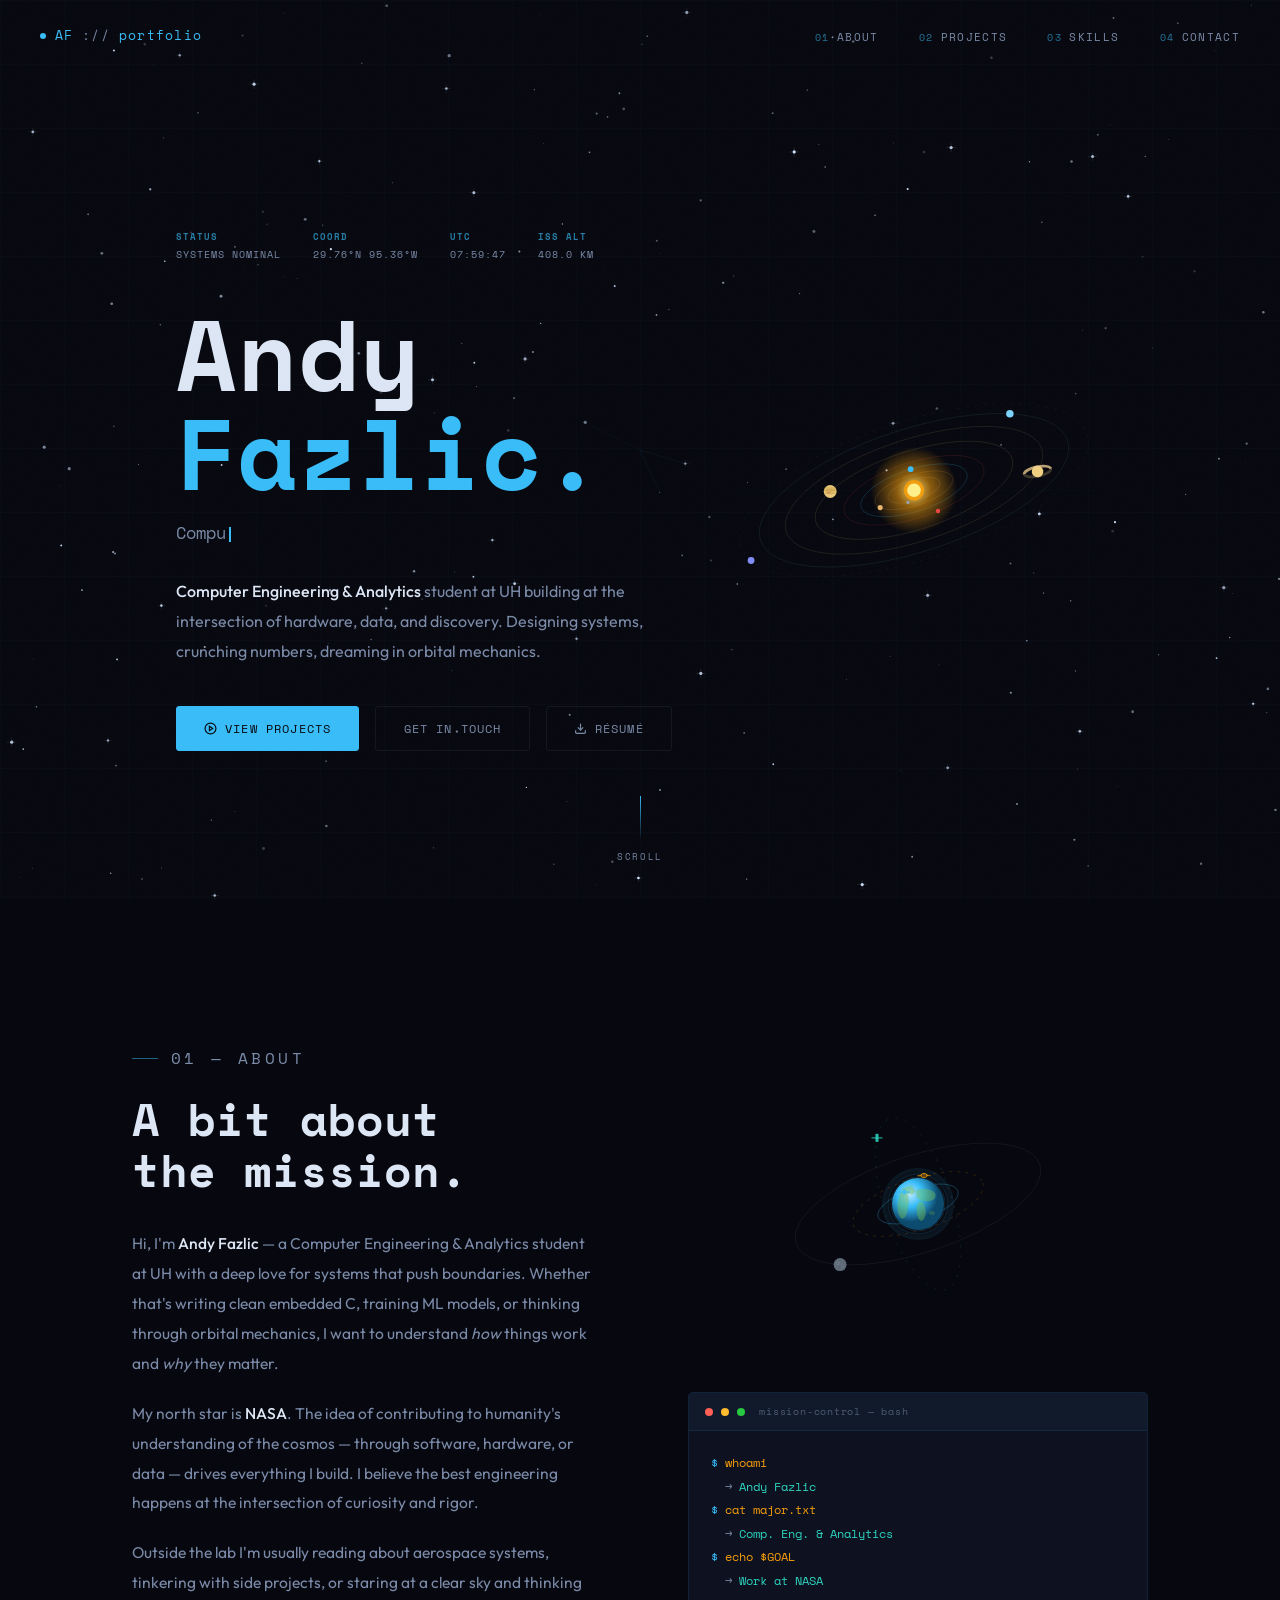
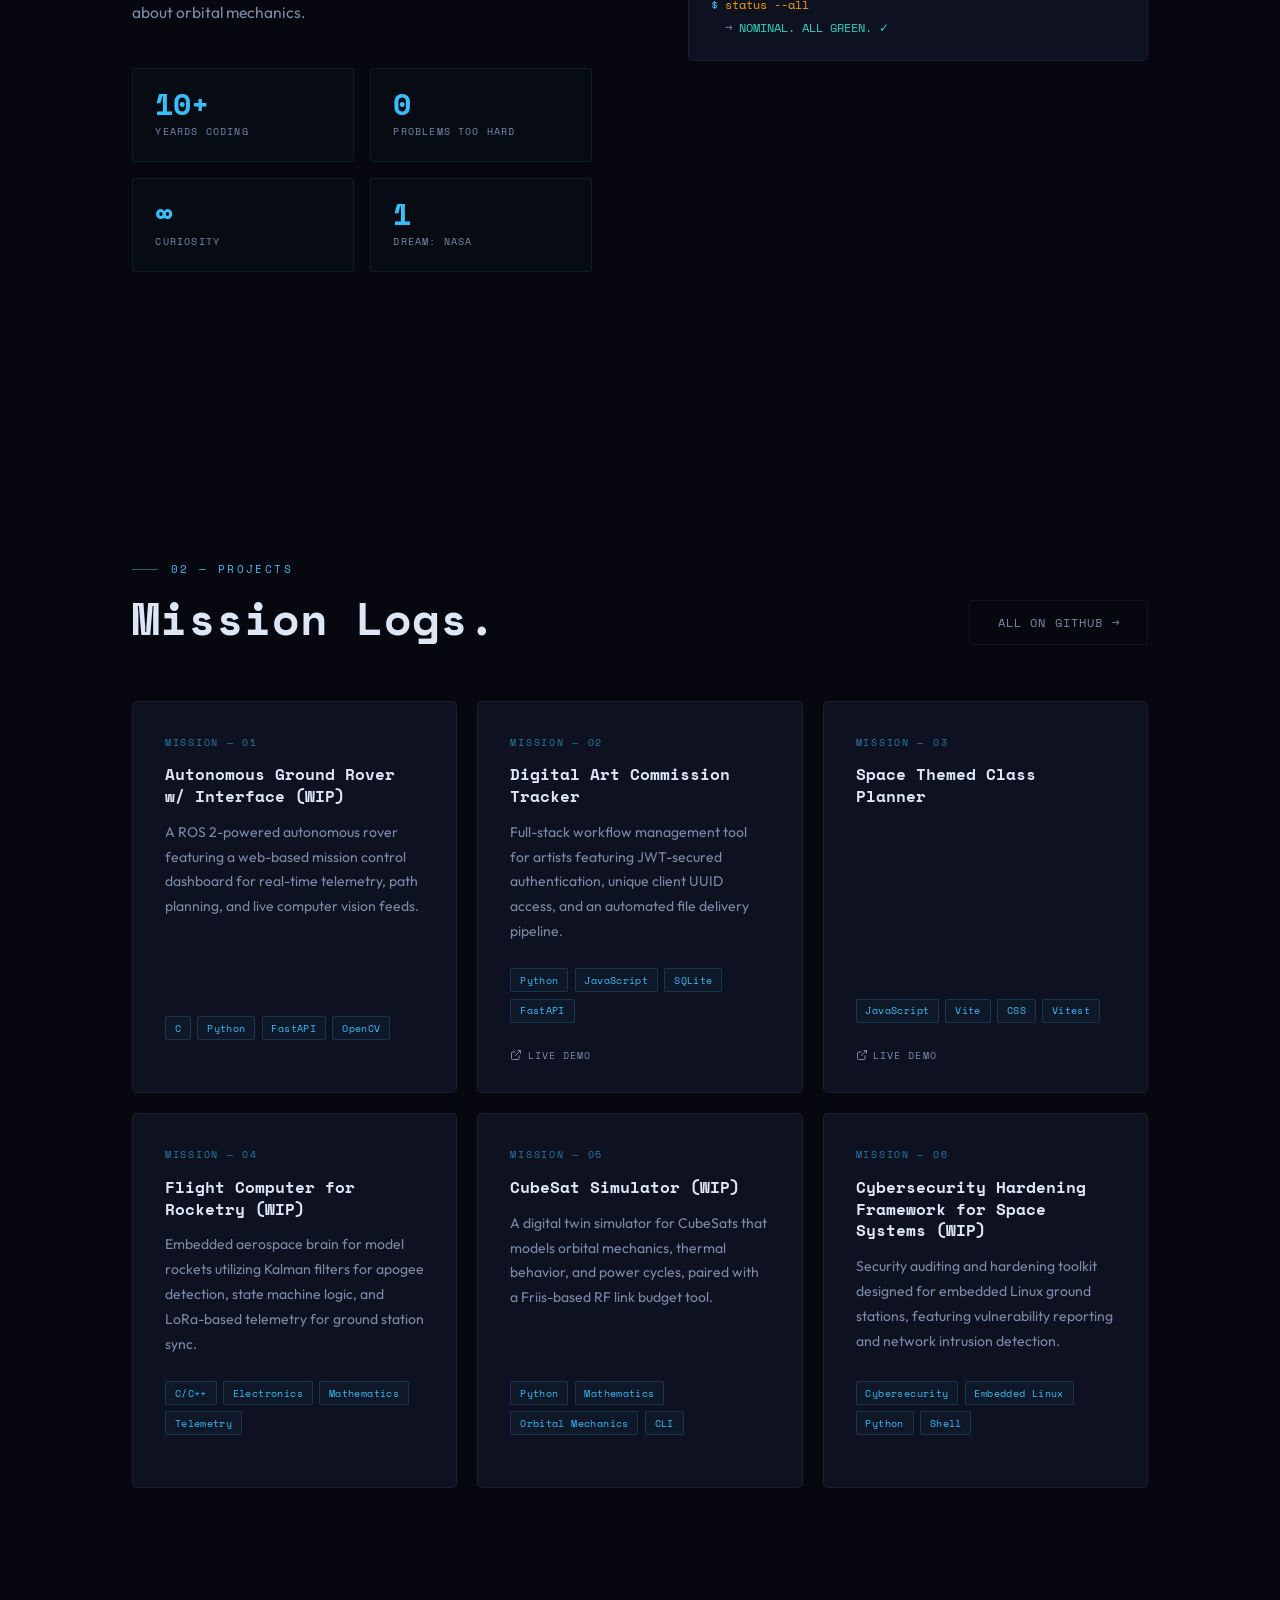
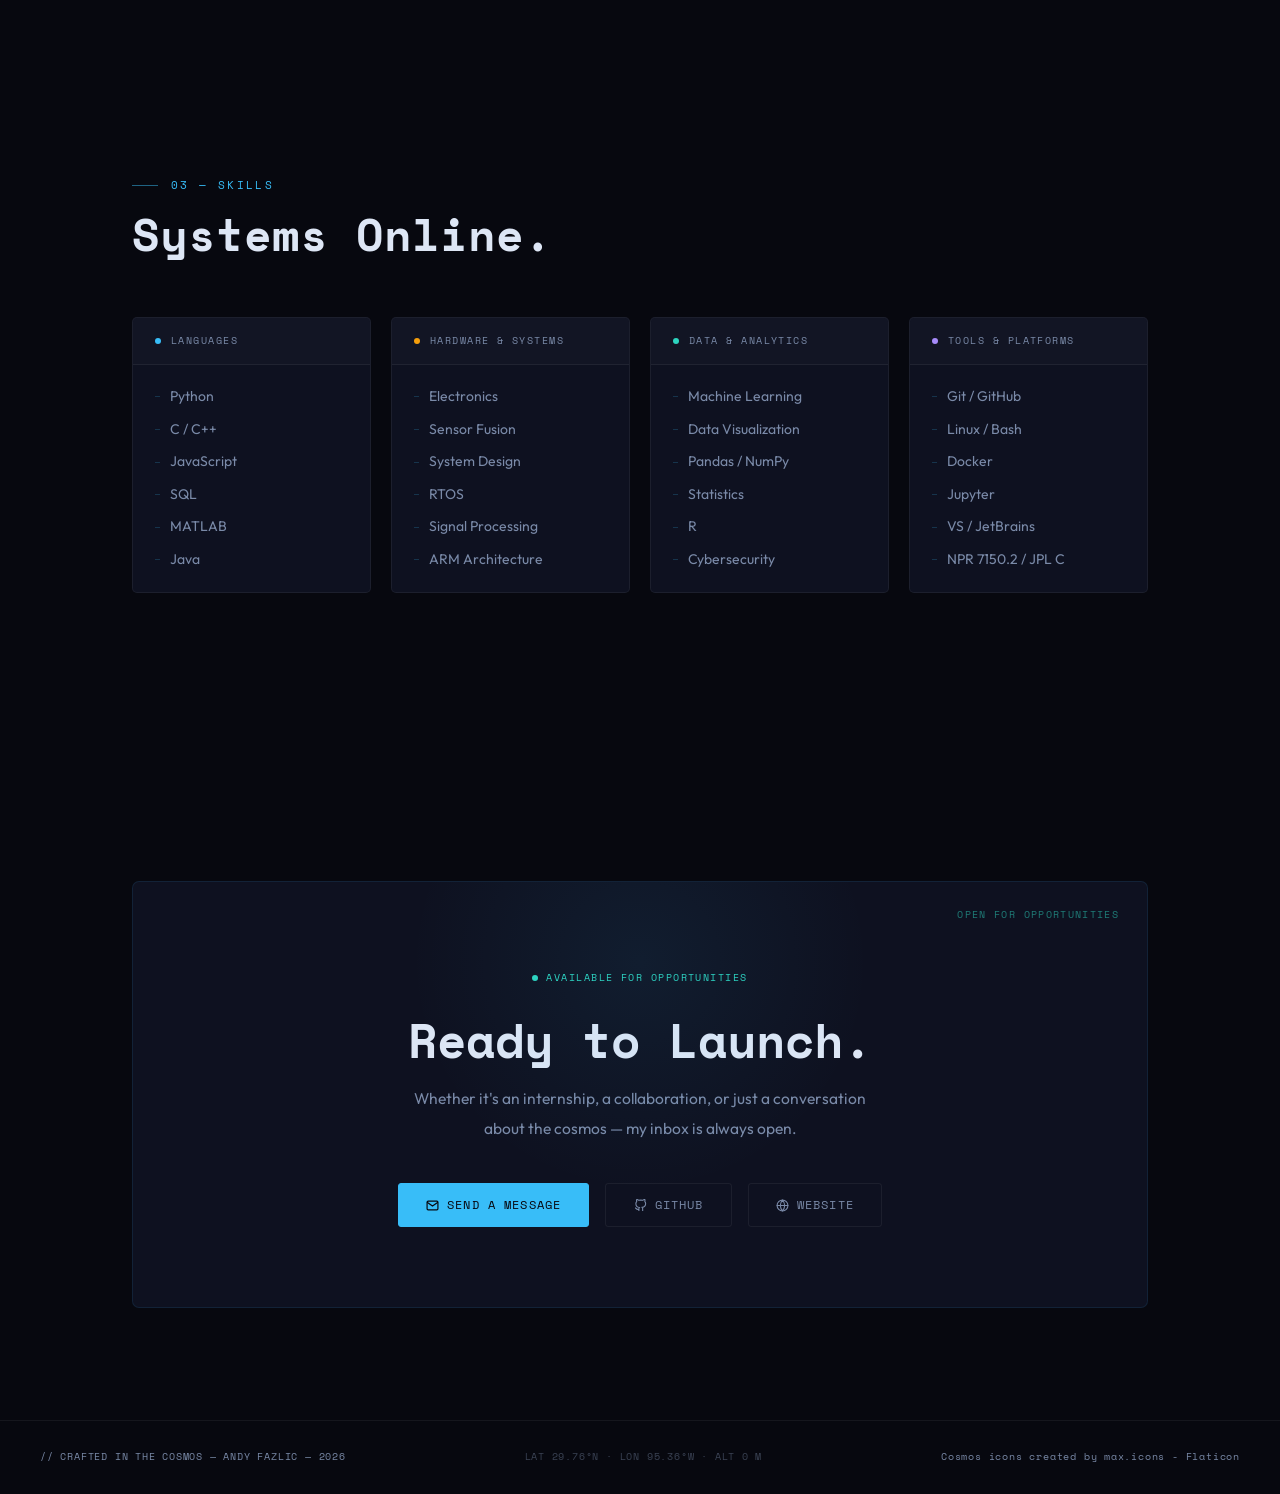
==== commit 18b93e03: "updated site and added new project" ====
--- a/index.html
+++ b/index.html
@@ -7,7 +7,7 @@
   <link rel="preconnect" href="https://fonts.googleapis.com" />
   <link href="https://fonts.googleapis.com/css2?family=Space+Mono:ital,wght@0,400;0,700;1,400&family=Outfit:wght@300;400;500;600&display=swap" rel="stylesheet" />
   <link rel="icon" type="image/png" href="/assets/favicon-BXR5g7Ct.png">
-  <script type="module" crossorigin src="/assets/index-CnRUy5nW.js"></script>
+  <script type="module" crossorigin src="/assets/index-De6OBhqN.js"></script>
   <link rel="stylesheet" crossorigin href="/assets/index-DYfp8tAX.css">
 </head>
 <body>
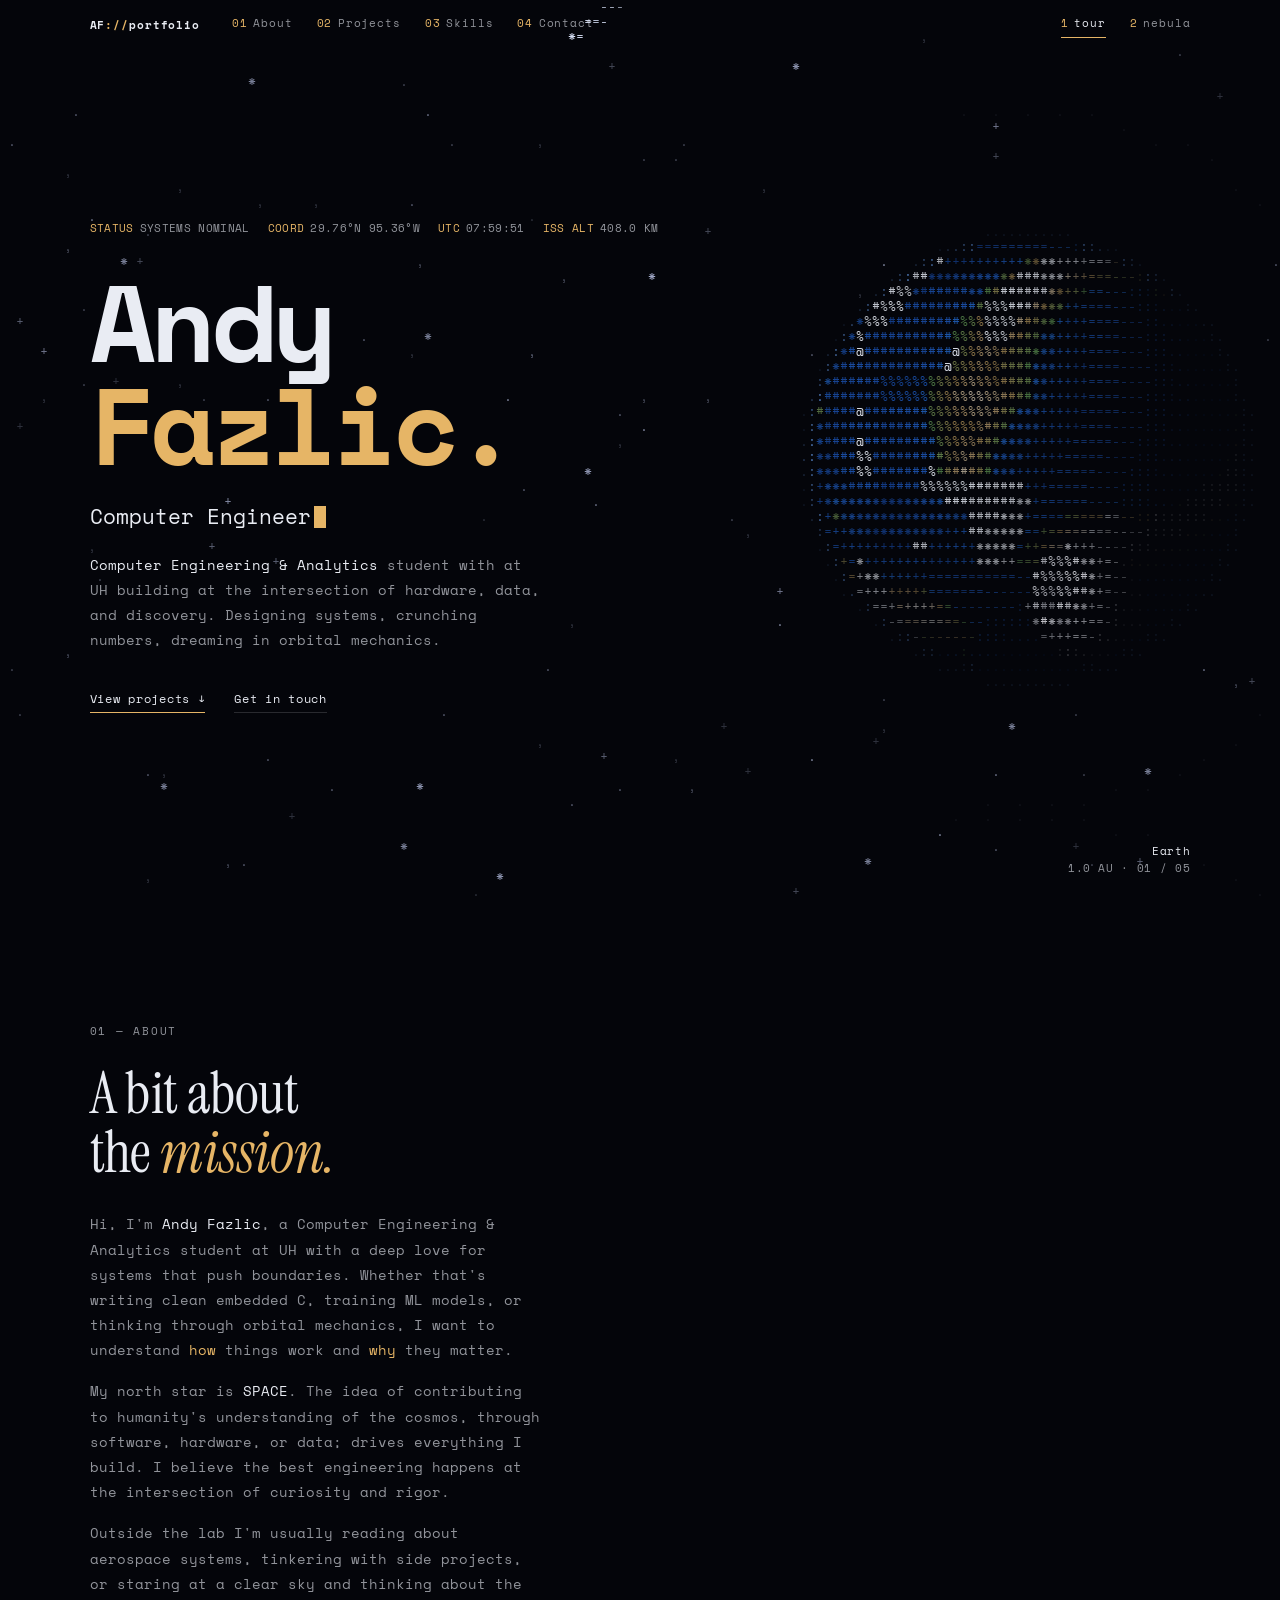
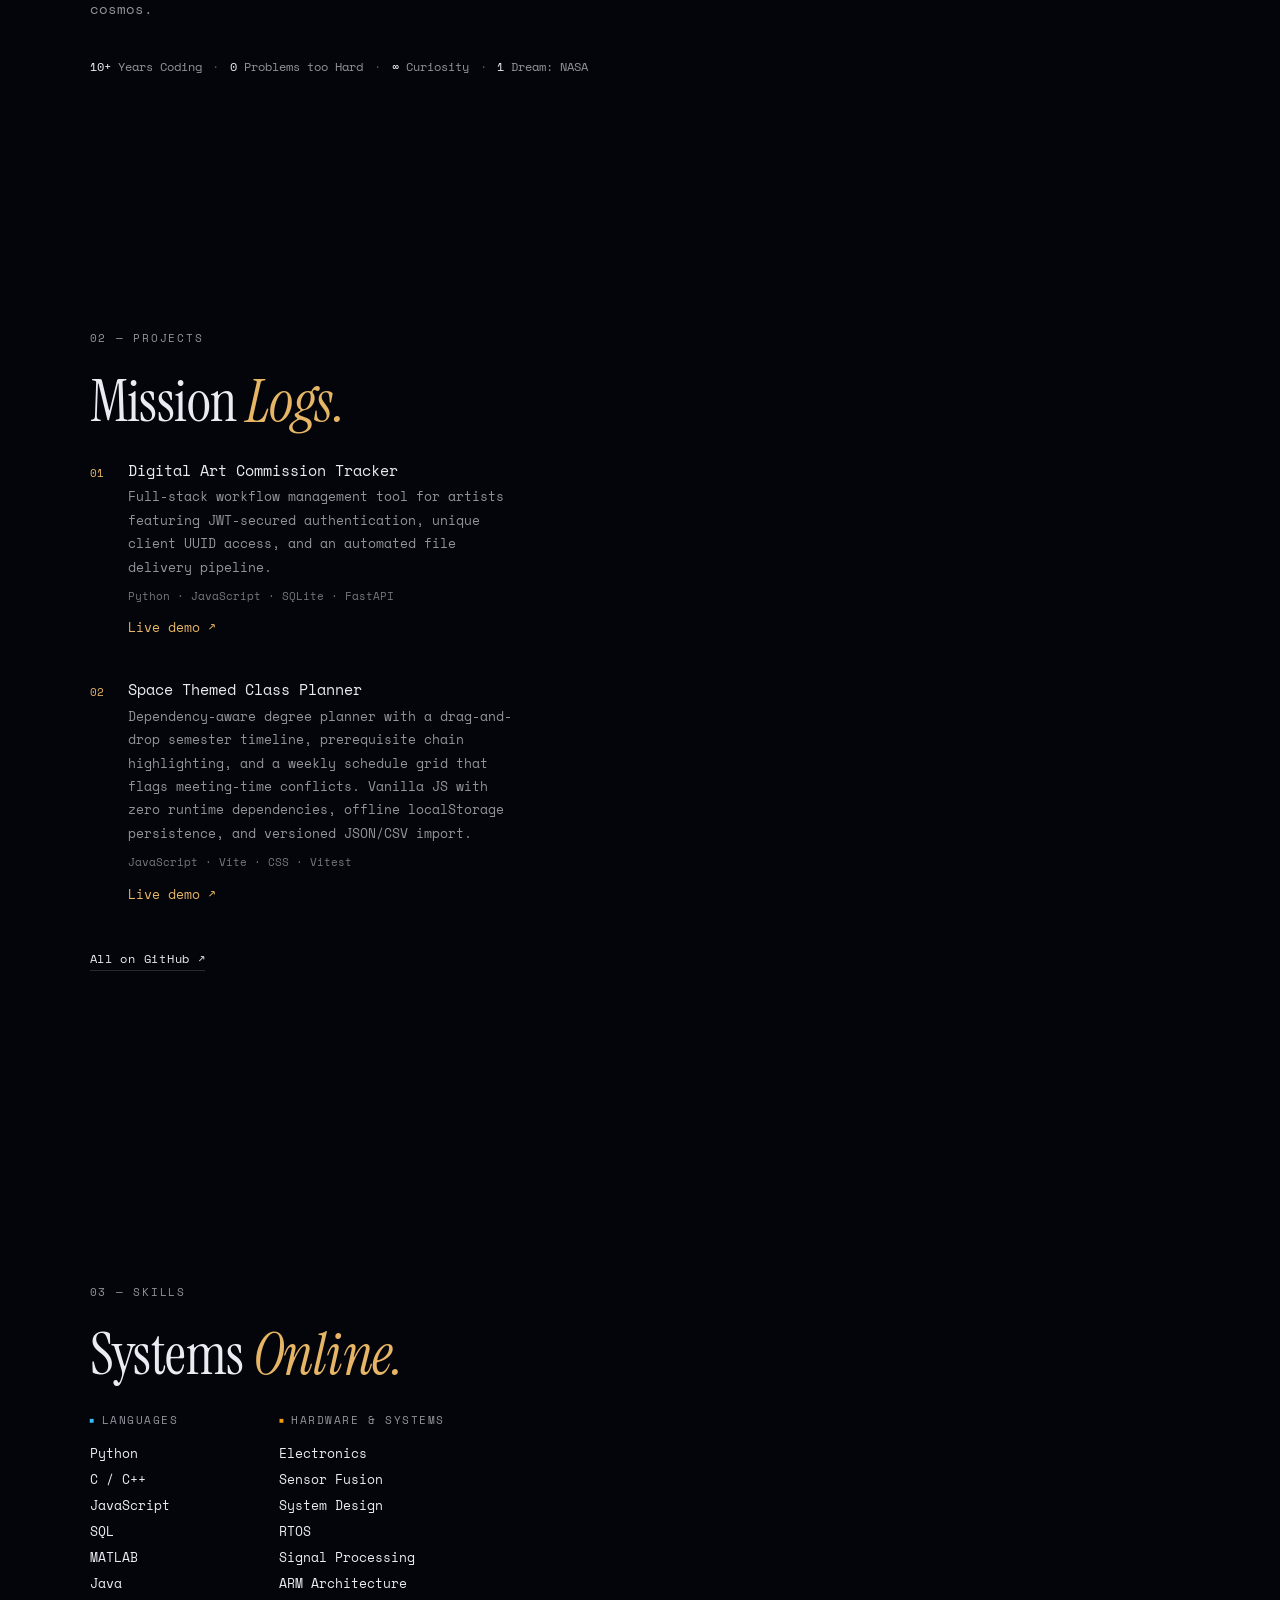
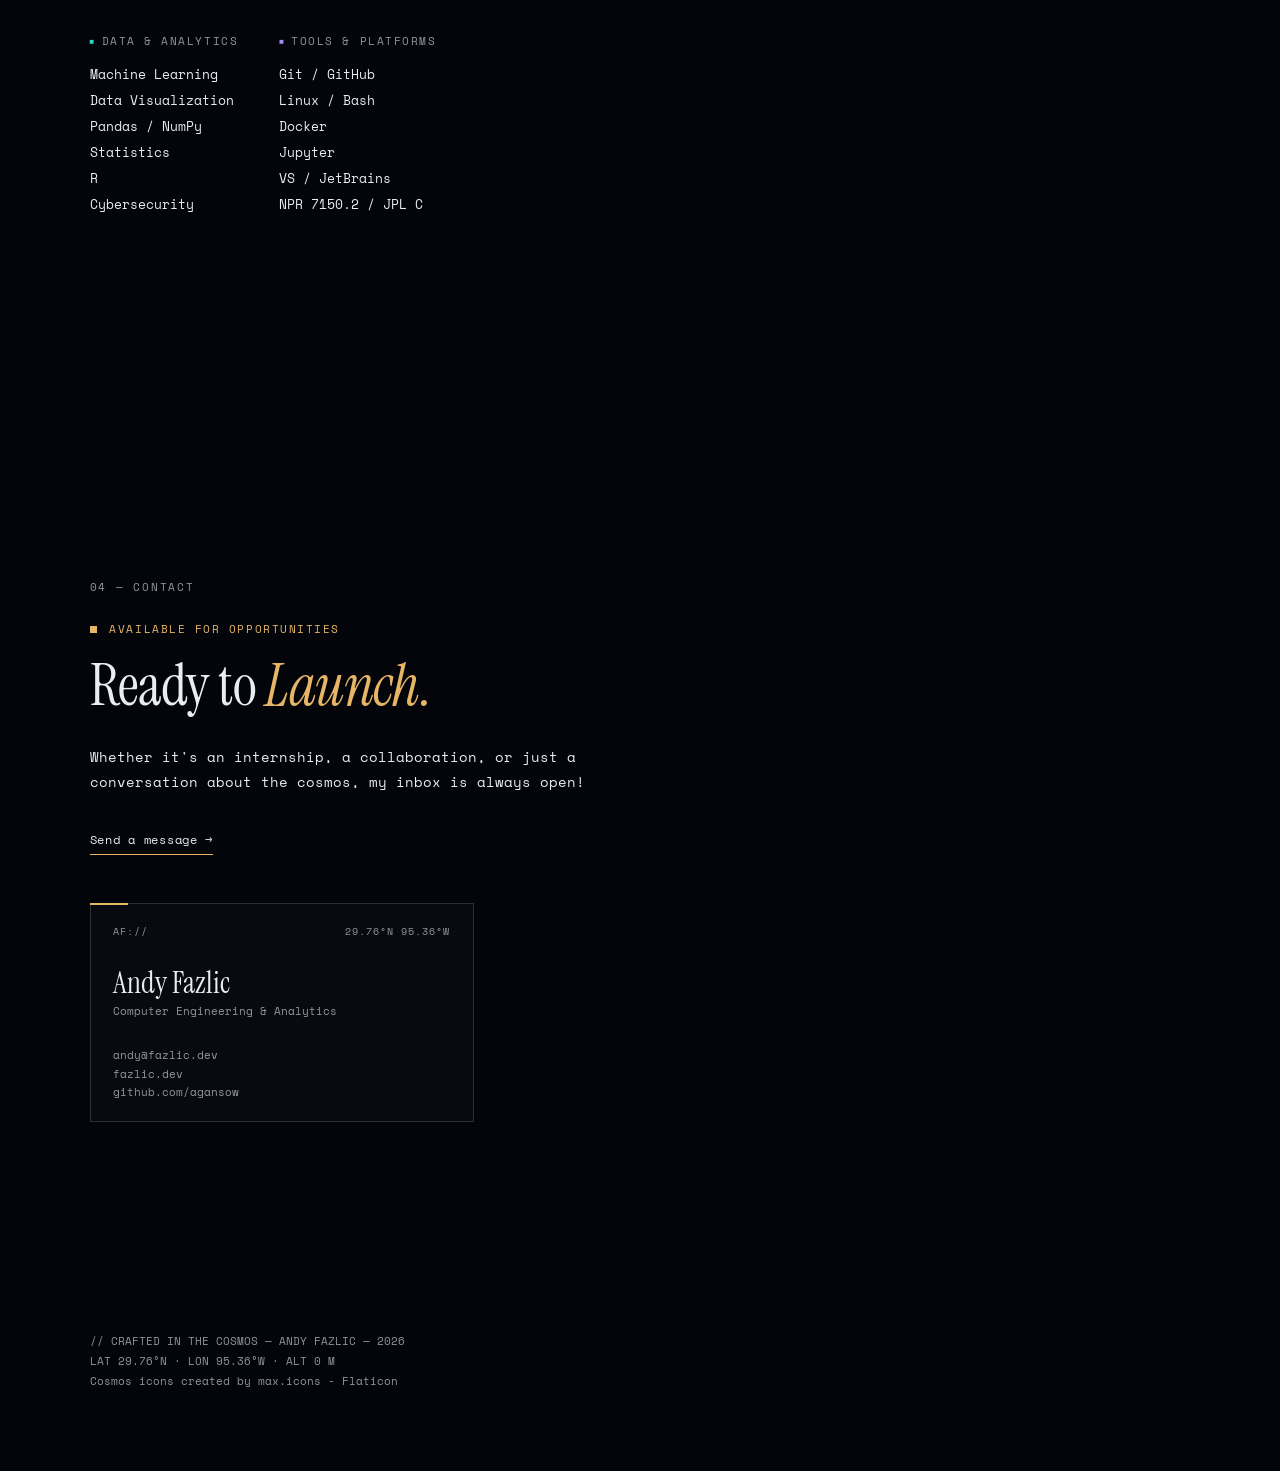
==== commit 2b1cc746: "new main site updated main site to new design" ====
--- a/index.html
+++ b/index.html
@@ -2,382 +2,42 @@
 <html lang="en">
 <head>
   <meta charset="UTF-8" />
-  <meta name="viewport" content="width=device-width, initial-scale=1.0" />
+  <meta name="viewport" content="width=device-width, initial-scale=1.0, viewport-fit=cover" />
   <title>Andy Fazlic — Portfolio</title>
+  <meta name="description" content="Andy Fazlic — Computer Engineering &amp; Analytics student building at the intersection of hardware, data, and discovery." />
+  <meta name="theme-color" content="#04050a" />   <!-- kept in sync with the sky colour by ascii/index.js -->
+  <link rel="icon" type="image/png" href="/favicon.png" />
   <link rel="preconnect" href="https://fonts.googleapis.com" />
-  <link href="https://fonts.googleapis.com/css2?family=Space+Mono:ital,wght@0,400;0,700;1,400&family=Outfit:wght@300;400;500;600&display=swap" rel="stylesheet" />
-  <link rel="icon" type="image/png" href="/assets/favicon-BXR5g7Ct.png">
-  <script type="module" crossorigin src="/assets/index-De6OBhqN.js"></script>
-  <link rel="stylesheet" crossorigin href="/assets/index-DYfp8tAX.css">
+  <link rel="preconnect" href="https://fonts.gstatic.com" crossorigin />
+  <!-- Space Mono: text + tour glyphs · Instrument Serif: section titles · VT323: nebula glyphs -->
+  <link href="https://fonts.googleapis.com/css2?family=Instrument+Serif:ital@0;1&family=Space+Mono:wght@400;700&family=VT323&display=swap" rel="stylesheet" />
+  <script type="module" crossorigin src="/assets/index-QX0Op3-x.js"></script>
+  <link rel="stylesheet" crossorigin href="/assets/index-Dp5-_jnw.css">
 </head>
 <body>
 
-<canvas id="starfield"></canvas>
+<!-- The ASCII artwork: drawn by src/ascii/ (engine + the active scene) -->
+<canvas id="ascii-canvas" aria-hidden="true"></canvas>
 
-<!-- ── NAVIGATION ─────────────────────────────────── -->
-<nav id="navbar">
-  <div class="nav-brand">
-    <div class="nav-brand-dot"></div>
-    AF<span>://</span>portfolio
-  </div>
-  <ul class="nav-links">
-    <li><a href="#about"    data-n="01">About</a></li>
-    <li><a href="#projects" data-n="02">Projects</a></li>
-    <li><a href="#skills"   data-n="03">Skills</a></li>
-    <li><a href="#contact"  data-n="04">Contact</a></li>
-  </ul>
-  <button class="nav-toggle" id="navToggle" aria-label="Open menu">
-    <span></span><span></span><span></span>
-  </button>
-</nav>
+<!-- Filled by src/ascii/nav.js -->
+<nav id="ascii-nav" aria-label="Main"></nav>
 
-<div class="nav-mobile" id="navMobile" aria-hidden="true">
-  <a href="#about"    onclick="closeMobileNav()">About</a>
-  <a href="#projects" onclick="closeMobileNav()">Projects</a>
-  <a href="#skills"   onclick="closeMobileNav()">Skills</a>
-  <a href="#contact"  onclick="closeMobileNav()">Contact</a>
-</div>
+<!-- Corner caption (planet / distance), filled by the scene -->
+<div id="ascii-readout" aria-hidden="true"></div>
 
-<!-- ── HERO ──────────────────────────────────────── -->
-<section id="hero">
-  <div class="hero-wrap">
+<!-- Filled by src/ascii/content.js from src/config.js -->
+<main id="ascii-main"></main>
 
-    <div class="hero-content">
-      <div class="hero-hud">
-        <div class="hud-item"><strong>STATUS</strong><span id="hud-status">SYSTEMS NOMINAL</span></div>
-        <div class="hud-item"><strong>COORD</strong><span>29.76°N 95.36°W</span></div>
-        <div class="hud-item"><strong>UTC</strong><span id="hud-time">--:--:--</span></div>
-        <div class="hud-item"><strong>ISS ALT</strong><span id="hud-alt">408.0 KM</span></div>
-      </div>
-
-      <h1 class="hero-name">Andy<br /><em>Fazlic.</em></h1>
-
-      <p class="hero-typed-row">
-        <span id="typed"></span><span class="cursor"></span>
-      </p>
-
-      <p class="hero-bio">
-        <strong>Computer Engineering &amp; Analytics</strong> student at UH building at
-        the intersection of hardware, data, and discovery. Designing systems,
-        crunching numbers, dreaming in orbital mechanics.
-      </p>
-
-      <div class="hero-actions">
-        <a href="#projects" class="btn btn-solid">
-          <svg width="13" height="13" viewBox="0 0 24 24" fill="none" stroke="currentColor" stroke-width="2.2"><circle cx="12" cy="12" r="10"/><polygon points="10 8 16 12 10 16 10 8"/></svg>
-          View Projects
-        </a>
-        <a href="#contact" class="btn btn-outline">Get In Touch</a>
-        <a href="#" class="btn btn-outline" download>
-          <svg width="13" height="13" viewBox="0 0 24 24" fill="none" stroke="currentColor" stroke-width="2.2"><path d="M21 15v4a2 2 0 0 1-2 2H5a2 2 0 0 1-2-2v-4"/><polyline points="7 10 12 15 17 10"/><line x1="12" y1="15" x2="12" y2="3"/></svg>
-          Résumé
-        </a>
-      </div>
-    </div>
-
-    <!--
-      ══ SOLAR SYSTEM SVG ══════════════════════════════════════
-      All orbit <ellipse> elements use transform="rotate(-18 280 220)".
-      main.js applies the same rotation matrix in orbitPos(), keeping
-      every planet exactly on its path.
-
-      JUPITER: ellipse bands with rx = planet radius (9.5).
-        At x = ±9.5 the ellipse height tapers to 0, naturally fitting
-        inside the planet circle — no clipPath needed.
-        A small red ellipse suggests the Great Red Spot.
-
-      SATURN: two SVG arc-paths inside a tilted inner <g>.
-        Back  arc: M -20,0 A 20,7 0 0,0 20,0  sweep=0 → top arc  → behind planet
-        Front arc: M -20,0 A 20,7 0 0,1 20,0  sweep=1 → bottom arc → in front
-        inner <g transform="rotate(-12)"> tilts the ring system.
-        No clipPath used — arcs are in local group coordinates.
-    ══════════════════════════════════════════════════════════ -->
-    <div class="hero-visual" aria-hidden="true">
-      <svg class="solar-svg" viewBox="0 0 560 440" fill="none" xmlns="http://www.w3.org/2000/svg">
-        <defs>
-          <radialGradient id="sunGlow" cx="50%" cy="50%" r="50%">
-            <stop offset="0%"   stop-color="#fef08a" stop-opacity="0.95"/>
-            <stop offset="40%"  stop-color="#f59e0b" stop-opacity="0.55"/>
-            <stop offset="100%" stop-color="#f59e0b" stop-opacity="0"/>
-          </radialGradient>
-        </defs>
-
-        <!-- Crosshairs -->
-        <line x1="280" y1="12"  x2="280" y2="428" stroke="rgba(56,189,248,0.04)" stroke-width="1"/>
-        <line x1="12"  y1="220" x2="548" y2="220" stroke="rgba(56,189,248,0.04)" stroke-width="1"/>
-
-        <!-- Orbit paths — all rotate(-18 280 220) -->
-        <ellipse cx="280" cy="220" rx="40"  ry="15.20"  stroke="rgba(156,163,175,0.28)" stroke-width="0.8" transform="rotate(-18 280 220)"/>
-        <ellipse cx="280" cy="220" rx="60"  ry="22.80"  stroke="rgba(232,183,106,0.24)" stroke-width="0.8" transform="rotate(-18 280 220)"/>
-        <ellipse cx="280" cy="220" rx="82"  ry="31.16"  stroke="rgba(56,189,248,0.28)"  stroke-width="0.9" transform="rotate(-18 280 220)"/>
-        <ellipse cx="280" cy="220" rx="108" ry="41.04"  stroke="rgba(239,68,68,0.22)"   stroke-width="0.8" transform="rotate(-18 280 220)"/>
-        <ellipse cx="280" cy="220" rx="130" ry="49.40"  stroke="rgba(255,255,255,0.06)" stroke-width="0.7" stroke-dasharray="2 7" transform="rotate(-18 280 220)"/>
-        <ellipse cx="280" cy="220" rx="152" ry="57.76"  stroke="rgba(232,200,122,0.20)" stroke-width="0.8" transform="rotate(-18 280 220)"/>
-        <ellipse cx="280" cy="220" rx="198" ry="75.24"  stroke="rgba(240,208,128,0.18)" stroke-width="0.8" transform="rotate(-18 280 220)"/>
-        <ellipse cx="280" cy="220" rx="238" ry="90.44"  stroke="rgba(125,211,252,0.15)" stroke-width="0.8" transform="rotate(-18 280 220)"/>
-        <ellipse cx="280" cy="220" rx="268" ry="101.84" stroke="rgba(129,140,248,0.14)" stroke-width="0.7" stroke-dasharray="4 9" transform="rotate(-18 280 220)"/>
-
-        <!-- Sun -->
-        <circle cx="280" cy="220" r="64" fill="url(#sunGlow)"/>
-        <circle cx="280" cy="220" r="15" fill="#f59e0b" opacity="0.95"/>
-        <circle cx="280" cy="220" r="10" fill="#fef08a"/>
-
-        <!-- Simple planets: JS sets cx/cy each frame -->
-        <circle id="p-mercury" r="2.5" fill="#9ca3af"><title>Mercury</title></circle>
-        <circle id="p-venus"   r="3.8" fill="#e8b76a"><title>Venus</title></circle>
-        <circle id="p-earth"   r="4.2" fill="#38bdf8"><title>Earth</title></circle>
-        <circle id="p-mars"    r="3.2" fill="#ef4444"><title>Mars</title></circle>
-        <circle id="p-uranus"  r="5.5" fill="#7dd3fc"><title>Uranus</title></circle>
-        <circle id="p-neptune" r="5.0" fill="#818cf8"><title>Neptune</title></circle>
-
-        <!-- Jupiter: ellipse bands, rx=planet radius so edges taper naturally -->
-        <!-- JS sets transform="translate(x,y)" on the outer <g> -->
-        <g id="p-jupiter">
-          <circle r="9.5" fill="#e8c87a"/>
-          <ellipse rx="9.5" ry="1.2" cy="-5.2" fill="#b8882a" opacity="0.38"/>
-          <ellipse rx="9.5" ry="2.0" cy="-1.8" fill="#b8882a" opacity="0.54"/>
-          <ellipse rx="9.5" ry="1.4" cy=" 2.4" fill="#b8882a" opacity="0.40"/>
-          <ellipse rx="2.2" ry="1.3" cx="-2.5" cy="1.5" fill="#c86858" opacity="0.52"/>
-          <title>Jupiter</title>
-        </g>
-
-        <!-- Saturn: arc-path rings in tilted inner group, no clipPath -->
-        <!-- JS sets transform="translate(x,y)" on the outer <g> -->
-        <g id="p-saturn">
-          <g transform="rotate(-12)">
-            <path d="M -20,0 A 20,7 0 0,0 20,0" fill="none" stroke="#f0d090" stroke-width="4" stroke-opacity="0.22"/>
-            <circle r="8.5" fill="#f0d080"/>
-            <path d="M -20,0 A 20,7 0 0,1 20,0" fill="none" stroke="#f0d090" stroke-width="4" stroke-opacity="0.76"/>
-          </g>
-          <title>Saturn</title>
-        </g>
-      </svg>
-    </div>
-
-  </div><!-- /.hero-wrap -->
-
-  <div class="scroll-cue" aria-hidden="true">
-    <div class="scroll-line"></div>
-    <span class="scroll-cue-label">Scroll</span>
-  </div>
-</section>
-
-<!-- ── ABOUT ──────────────────────────────────────── -->
-<section id="about">
-  <div class="container">
-    <div class="about-grid">
-
-      <div class="reveal">
-        <p class="section-eyebrow">01 — About</p>
-        <h2 class="section-title" style="margin-bottom:2rem">A bit about<br />the mission.</h2>
-        <p>
-          Hi, I'm <strong>Andy Fazlic</strong> — a Computer Engineering &amp; Analytics student
-          at UH with a deep love for systems that push boundaries. Whether that's writing clean
-          embedded C, training ML models, or thinking through orbital mechanics, I want
-          to understand <em>how</em> things work and <em>why</em> they matter.
-        </p>
-        <p>
-          My north star is <strong>NASA</strong>. The idea of contributing to humanity's
-          understanding of the cosmos — through software, hardware, or data — drives
-          everything I build. I believe the best engineering happens at the intersection
-          of curiosity and rigor.
-        </p>
-        <p>
-          Outside the lab I'm usually reading about aerospace systems, tinkering with
-          side projects, or staring at a clear sky and thinking about orbital mechanics.
-        </p>
-        <div class="about-stats">
-          <div class="stat"><div class="stat-val">10+</div><div class="stat-lbl">Yeards Coding</div></div>
-          <div class="stat"><div class="stat-val">0</div><div class="stat-lbl">Problems too Hard</div></div>
-          <div class="stat"><div class="stat-val">∞</div><div class="stat-lbl">Curiosity</div></div>
-          <div class="stat"><div class="stat-val">1</div><div class="stat-lbl">Dream: NASA</div></div>
-        </div>
-      </div>
-
-      <!--
-        ══ EARTH + SATELLITES SVG ═══════════════════════════════
-        Center: (160, 160)  |  viewBox: 0 0 320 320
-
-        Orbit ellipses must match main.js earthSatellites[] exactly:
-          ISS    rx=42,  ry=15.96  rotDeg=-18  fast, close
-          Comm   rx=68,  ry=25.84  rotDeg=-18  medium, dashed
-          Polar  rx=90,  ry=34.20  rotDeg=+72  different plane (nearly vertical)
-          Moon   rx=128, ry=48.64  rotDeg=-18  slow, outermost
-
-        Satellite shapes are drawn in LOCAL coordinates (origin=0,0).
-        JS sets transform="translate(x,y)" on each satellite <g>.
-
-        earthMask clipPath is applied to a STATIC <g> that never
-        moves — so it clips landmasses to the Earth sphere correctly.
-        Satellite groups do NOT use this clipPath.
-        ════════════════════════════════════════════════════════ -->
-      <div class="about-right reveal reveal-d2">
-        <div class="orbit-container">
-          <svg class="about-orbit-svg" viewBox="0 0 320 320" fill="none" xmlns="http://www.w3.org/2000/svg">
-            <defs>
-              <radialGradient id="earthBody" cx="152" cy="150" r="28" gradientUnits="userSpaceOnUse">
-                <stop offset="0%"   stop-color="#bae6fd"/>
-                <stop offset="45%"  stop-color="#38bdf8"/>
-                <stop offset="100%" stop-color="#0c4a6e"/>
-              </radialGradient>
-              <radialGradient id="earthAtm" cx="160" cy="160" r="36" gradientUnits="userSpaceOnUse">
-                <stop offset="70%"  stop-color="rgba(56,189,248,0)"/>
-                <stop offset="100%" stop-color="rgba(56,189,248,0.10)"/>
-              </radialGradient>
-              <clipPath id="earthMask">
-                <circle cx="160" cy="160" r="26"/>
-              </clipPath>
-            </defs>
-
-            <!-- Orbit paths — must match main.js earthSatellites[] rx/ry/rotDeg -->
-            <ellipse cx="160" cy="160" rx="42"  ry="15.96" stroke="rgba(56,189,248,0.28)"  stroke-width="0.9" transform="rotate(-18 160 160)"/>
-            <ellipse cx="160" cy="160" rx="68"  ry="25.84" stroke="rgba(245,158,11,0.20)"  stroke-width="0.8" stroke-dasharray="3 5" transform="rotate(-18 160 160)"/>
-            <ellipse cx="160" cy="160" rx="90"  ry="34.20" stroke="rgba(45,212,191,0.16)"  stroke-width="0.8" stroke-dasharray="2 8" transform="rotate(72 160 160)"/>
-            <ellipse cx="160" cy="160" rx="128" ry="48.64" stroke="rgba(255,255,255,0.08)" stroke-width="0.7" transform="rotate(-18 160 160)"/>
-
-            <!-- Atmosphere glow -->
-            <circle cx="160" cy="160" r="36" fill="url(#earthAtm)"/>
-            <circle cx="160" cy="160" r="30" fill="none" stroke="#38bdf8" stroke-width="1" stroke-opacity="0.12"/>
-
-            <!-- Earth sphere -->
-            <circle cx="160" cy="160" r="26" fill="url(#earthBody)"/>
-
-            <!-- Landmasses — static group clipped to Earth; never translated -->
-            <g clip-path="url(#earthMask)" opacity="0.42">
-              <path d="M143 148 C140 154 138 163 141 171 C143 177 148 175 149 168 C152 159 151 151 148 147Z" fill="#76be4e"/>
-              <path d="M144 145 C149 142 155 143 157 146 C158 149 155 151 152 150 C148 150 144 148 144 145Z" fill="#76be4e"/>
-              <path d="M158 147 C163 143 173 145 177 149 C179 153 176 157 170 157 C164 158 158 155 158 150Z" fill="#76be4e"/>
-              <path d="M163 157 C168 160 169 169 166 175 C163 179 160 176 159 169 C158 163 160 157 163 157Z" fill="#76be4e"/>
-              <ellipse cx="152" cy="144" rx="3.5" ry="2.5" fill="#76be4e" opacity="0.7"/>
-              <ellipse cx="174" cy="169" rx="3" ry="2" fill="#76be4e" opacity="0.55" transform="rotate(10 174 169)"/>
-            </g>
-
-            <!-- Thin atmosphere edge -->
-            <circle cx="160" cy="160" r="27" fill="none" stroke="#7dd3fc" stroke-width="0.6" stroke-opacity="0.20"/>
-
-            <!-- ISS: H-shaped cross body + rectangular solar panel wings -->
-            <g id="sat-iss">
-              <rect x="-5.5" y="-0.7" width="4.5" height="1.4" fill="#38bdf8" opacity="0.92"/>
-              <rect x=" 1.0" y="-0.7" width="4.5" height="1.4" fill="#38bdf8" opacity="0.92"/>
-              <rect x="-1.2" y="-2.4" width="2.4" height="4.8" fill="#38bdf8"/>
-              <title>ISS (~408 km)</title>
-            </g>
-
-            <!-- Comm satellite: dish ellipse + solar wings -->
-            <g id="sat-comm">
-              <ellipse rx="3.2" ry="2.0" fill="none" stroke="#f59e0b" stroke-width="0.9"/>
-              <line x1="0" y1="-2" x2="0" y2="1.8" stroke="#f59e0b" stroke-width="0.7"/>
-              <rect x="-6.5" y="-0.6" width="5.0" height="1.2" fill="#f59e0b" opacity="0.60"/>
-              <rect x=" 1.5" y="-0.6" width="5.0" height="1.2" fill="#f59e0b" opacity="0.60"/>
-              <title>Comm Satellite</title>
-            </g>
-
-            <!-- Polar imaging sat: long rectangular body + short cross-wing -->
-            <g id="sat-polar">
-              <rect x="-1.5" y="-4.0" width="3.0" height="8.0" fill="#2dd4bf" opacity="0.88"/>
-              <rect x="-5.5" y="-0.9" width="11.0" height="1.8" fill="#2dd4bf" opacity="0.52"/>
-              <title>Polar Sat</title>
-            </g>
-
-            <!-- Moon: grey sphere with two crater rings -->
-            <g id="sat-moon">
-              <circle r="6.5" fill="#8899aa" opacity="0.68"/>
-              <circle cx="-2.2" cy="-1.5" r="1.5" fill="none" stroke="rgba(255,255,255,0.18)" stroke-width="0.6"/>
-              <circle cx=" 2.5" cy=" 2.2" r="1.0" fill="none" stroke="rgba(255,255,255,0.12)" stroke-width="0.5"/>
-              <circle cx="-0.5" cy=" 2.8" r="0.7" fill="rgba(0,0,0,0.14)"/>
-              <title>Moon</title>
-            </g>
-          </svg>
-        </div>
-
-        <!-- Terminal card -->
-        <div class="terminal-card">
-          <div class="terminal-bar">
-            <div class="terminal-dot" style="background:#ff5f57"></div>
-            <div class="terminal-dot" style="background:#febc2e"></div>
-            <div class="terminal-dot" style="background:#28c840"></div>
-            <span class="terminal-title">mission-control — bash</span>
-          </div>
-          <div class="terminal-body">
-            <div><span class="t-prompt">$ </span><span class="t-cmd">whoami</span></div>
-            <div>&nbsp;&nbsp;→ <span class="t-val">Andy Fazlic</span></div>
-            <div><span class="t-prompt">$ </span><span class="t-cmd">cat major.txt</span></div>
-            <div>&nbsp;&nbsp;→ <span class="t-val">Comp. Eng. &amp; Analytics</span></div>
-            <div><span class="t-prompt">$ </span><span class="t-cmd">echo $GOAL</span></div>
-            <div>&nbsp;&nbsp;→ <span class="t-val">Work at NASA</span></div>
-            <div><span class="t-prompt">$ </span><span class="t-cmd">status --all</span></div>
-            <div>&nbsp;&nbsp;→ <span class="t-val">NOMINAL. ALL GREEN. ✓</span></div>
-          </div>
-        </div>
-      </div>
-
-    </div>
-  </div>
-</section>
-
-<!-- ── PROJECTS ───────────────────────────────────── -->
-<section id="projects">
-  <div class="container">
-    <div class="projects-header reveal">
-      <div>
-        <p class="section-eyebrow">02 — Projects</p>
-        <h2 class="section-title">Mission Logs.</h2>
-      </div>
-      <a href="https://github.com/agansow" class="btn btn-outline" target="_blank" rel="noopener" style="flex-shrink:0">All on GitHub →</a>
-    </div>
-    <div class="projects-grid" id="projects-grid"></div>
-  </div>
-</section>
-
-<!-- ── SKILLS ────────────────────────────────────── -->
-<section id="skills">
-  <div class="container">
-    <div class="reveal" style="margin-bottom:3.5rem">
-      <p class="section-eyebrow">03 — Skills</p>
-      <h2 class="section-title">Systems Online.</h2>
-    </div>
-    <div class="skills-grid" id="skills-grid"></div>
-  </div>
-</section>
-
-<!-- ── CONTACT ───────────────────────────────────── -->
-<section id="contact">
-  <div class="container">
-    <div class="contact-box reveal">
-      <div class="contact-status">AVAILABLE FOR OPPORTUNITIES</div>
-      <h2 class="contact-title">Ready to Launch.</h2>
-      <p class="contact-desc">
-        Whether it's an internship, a collaboration, or just a conversation
-        about the cosmos — my inbox is always open.
-      </p>
-      <div class="contact-btns">
-        <a href="mailto:andy@fazlic.dev" class="btn btn-solid">
-          <svg width="13" height="13" viewBox="0 0 24 24" fill="none" stroke="currentColor" stroke-width="2.2"><path d="M4 4h16c1.1 0 2 .9 2 2v12c0 1.1-.9 2-2 2H4c-1.1 0-2-.9-2-2V6c0-1.1.9-2 2-2z"/><polyline points="22,6 12,13 2,6"/></svg>
-          Send a Message
-        </a>
-        <a href="https://github.com/agansow" target="_blank" rel="noopener" class="btn btn-outline">
-          <svg width="13" height="13" viewBox="0 0 24 24" fill="none" stroke="currentColor" stroke-width="2"><path d="M9 19c-5 1.5-5-2.5-7-3m14 6v-3.87a3.37 3.37 0 0 0-.94-2.61c3.14-.35 6.44-1.54 6.44-7A5.44 5.44 0 0 0 20 4.77 5.07 5.07 0 0 0 19.91 1S18.73.65 16 2.48a13.38 13.38 0 0 0-7 0C6.27.65 5.09 1 5.09 1A5.07 5.07 0 0 0 5 4.77a5.44 5.44 0 0 0-1.5 3.78c0 5.42 3.3 6.61 6.44 7A3.37 3.37 0 0 0 9 18.13V22"/></svg>
-          GitHub
-        </a>
-        <a href="https://www.fazlic.dev" target="_blank" rel="noopener" class="btn btn-outline">
-          <svg width="13" height="13" viewBox="0 0 24 24" fill="none" stroke="currentColor" stroke-width="2" stroke-linecap="round" stroke-linejoin="round"><circle cx="12" cy="12" r="10" /><line x1="2" y1="12" x2="22" y2="12" /><path d="M12 2a15.3 15.3 0 0 1 4 10 15.3 15.3 0 0 1-4 10 15.3 15.3 0 0 1-4-10 15.3 15.3 0 0 1 4-10z" /></svg>
-          Website
-        </a>
-      </div>
-    </div>
-  </div>
-</section>
-
-<!-- ── FOOTER ────────────────────────────────────── -->
-<footer>
-  <p>// CRAFTED IN THE COSMOS — ANDY FAZLIC — 2026</p>
-  <p class="footer-coords">LAT 29.76°N · LON 95.36°W · ALT 0 M</p>
-  <p><a href="https://www.flaticon.com/free-icons/cosmos" title="cosmos icons">Cosmos icons created by max.icons - Flaticon</a></p>
-</footer>
-
-<button class="back-to-top" id="backToTop" aria-label="Back to top">
-  <svg width="16" height="16" viewBox="0 0 24 24" fill="none" stroke="currentColor" stroke-width="2.5"><polyline points="18 15 12 9 6 15"/></svg>
-</button>
+<!-- Shown only if JavaScript is off. Keep in step with config.js. -->
+<noscript>
+  <p style="position:relative;z-index:1;padding:6rem 2rem;max-width:36rem;color:#e9ecf3;font:14px/1.8 'Space Mono',monospace">
+    <strong>Andy Fazlic</strong><br>
+    Computer Engineering &amp; Analytics student.<br><br>
+    <a href="mailto:andy@fazlic.dev" style="color:inherit">andy@fazlic.dev</a> ·
+    <a href="https://github.com/agansow" style="color:inherit">GitHub</a><br><br>
+    This site draws its artwork with JavaScript. Please enable it to see the full page.
+  </p>
+</noscript>
 
 </body>
 </html>
--- a/assets/index-Dp5-_jnw.css
+++ b/assets/index-Dp5-_jnw.css
@@ -0,0 +1 @@
+:root{--fg:#e9ecf3;--accent:#e6b566;--scrim:#04050a4d;--nav:#04050acc;--line:color-mix(in srgb, var(--fg) 16%, transparent);--muted:color-mix(in srgb, var(--fg) 62%, transparent);--mono:"Space Mono", ui-monospace, monospace;--serif:"Instrument Serif", Georgia, "Times New Roman", serif;--col:36rem;--gutter:clamp(24px, 7vw, 120px)}*,:before,:after{box-sizing:border-box;margin:0;padding:0}html{scroll-behavior:smooth}body{color:var(--fg);font:400 14px/1.8 var(--mono);background:#04050a;overflow-x:hidden}a{color:inherit;text-decoration:none}ul,ol{list-style:none}#ascii-canvas{z-index:0;pointer-events:none;width:100%;height:100%;position:fixed;inset:0}#ascii-main{z-index:1;position:relative}.wrap{max-width:calc(var(--col) + var(--gutter) + 24px);padding:0 24px 0 var(--gutter)}#ascii-nav{z-index:20;padding:calc(14px + env(safe-area-inset-top,0px)) var(--gutter) 28px;letter-spacing:.08em;white-space:nowrap;background:linear-gradient(#0000,#0000);align-items:center;gap:2rem;font-size:11px;transition:background .4s;display:flex;position:fixed;top:0;left:0;right:0;overflow-x:auto}#ascii-nav.scrolled{background:linear-gradient(var(--nav) 55%, transparent)}.brand{font-weight:700}.brand span,.num{color:var(--accent)}.num{margin-right:.5em}.grow{flex:1}.links,.scenes{gap:1.5rem;display:flex}.links a,.scenes button{font:inherit;letter-spacing:inherit;color:var(--muted);cursor:pointer;background:0 0;border:0;border-bottom:1px solid #0000;padding:0 0 3px;transition:color .2s,border-color .2s}.links a:hover,.links a.active,.scenes button:hover,.scenes button[aria-current]{color:var(--fg);border-bottom-color:var(--accent)}.scenes button:focus-visible,.links a:focus-visible,.pick button:focus-visible{outline:1px solid var(--accent);outline-offset:3px}.pick{align-items:center;gap:.6rem;display:flex}.pick[hidden]{display:none}.pick input{appearance:none;cursor:pointer;background:0 0;border:0;border-radius:50%;width:14px;height:14px;padding:0;overflow:hidden}.pick input::-webkit-color-swatch-wrapper{padding:0}.pick input::-webkit-color-swatch{border:1px solid var(--line);border-radius:50%}.pick input::-moz-color-swatch{border:1px solid var(--line);border-radius:50%}.pick button{font:inherit;letter-spacing:inherit;color:var(--muted);cursor:pointer;background:0 0;border:0}.pick button:hover{color:var(--fg)}#ascii-readout{z-index:2;right:var(--gutter);bottom:calc(22px + env(safe-area-inset-bottom,0px));text-align:right;color:var(--muted);letter-spacing:.06em;pointer-events:none;font-size:11px;line-height:1.6;position:fixed}#ascii-readout b{color:var(--fg);font-weight:400}#ascii-perf{z-index:50;color:#9fe870;font:11px/1.5 var(--mono);pointer-events:none;background:#000000bf;padding:8px 10px;position:fixed;bottom:12px;left:12px}#hero{flex-direction:column;justify-content:center;min-height:100vh;padding:6rem 0 4rem;display:flex}.hud{width:max-content;max-width:calc(100vw - var(--gutter) - 24px);color:var(--muted);letter-spacing:.03em;flex-wrap:wrap;gap:6px 18px;margin-bottom:2rem;font-size:11px;display:flex}.hud b{color:var(--accent);margin-right:6px;font-weight:400}.hud i{font-style:normal}.name{letter-spacing:-.05em;font-size:clamp(44px,10vw,108px);font-weight:700;line-height:.95}.name em{color:var(--accent);font-style:normal}.typed{min-height:1.8em;margin:1.4rem 0 1rem;font-size:clamp(15px,2.4vw,21px)}.cursor{background:var(--accent);vertical-align:-.2em;width:.6em;height:1.05em;margin-left:3px;animation:1s step-end infinite blink;display:inline-block}.bio{max-width:50ch;color:var(--muted)}.bio strong{color:var(--fg);font-weight:400}.actions{flex-wrap:wrap;gap:.6rem 1.8rem;margin-top:2.2rem;display:flex}.link{letter-spacing:.06em;border-bottom:1px solid var(--line);padding-bottom:3px;font-size:12px;transition:color .2s,border-color .2s}.link:hover{color:var(--accent);border-bottom-color:var(--accent)}.link.main{border-bottom-color:var(--accent)}.sec{align-items:center;min-height:100vh;padding:7rem 0;display:flex}.lbl{letter-spacing:.16em;text-transform:uppercase;color:var(--muted);margin-bottom:1.4rem;font-size:11px}h2{font-family:var(--serif);letter-spacing:-.01em;margin-bottom:1.8rem;font-size:clamp(36px,4.8vw,58px);font-weight:400;line-height:1.02}h2 em{color:var(--accent);font-style:italic}h3{font-size:15px;font-weight:400;line-height:1.4}.prose p{color:var(--muted);max-width:50ch;margin-bottom:1rem}.prose strong{color:var(--fg);font-weight:400}.prose em{color:var(--accent);font-style:normal}.stats{color:var(--muted);margin-top:2.2rem;font-size:12px}.stats b{color:var(--fg);font-weight:400}.stats span+span:before{content:"·";opacity:.6;margin:0 .9em}.rows{margin-top:.4rem}.rows li{grid-template-columns:2.4rem minmax(0,1fr);margin-bottom:2.4rem;display:grid}.idx{color:var(--accent);padding-top:.25rem;font-size:11px}.rows p{color:var(--muted);max-width:48ch;margin-top:.3rem;font-size:13px}.rows .meta{opacity:.8;margin-top:.5rem;font-size:11px}.meta span+span:before{content:" · "}.go{gap:1.3rem;font-size:11px;display:flex;margin-top:.6rem!important}.go a{color:var(--accent);border-bottom:1px solid #0000;transition:border-color .2s}.go a:hover{border-bottom-color:currentColor}.more{margin-top:.6rem}.groups{grid-template-columns:repeat(2,minmax(0,1fr));gap:2.4rem 1.5rem;display:grid}.group h3{letter-spacing:.14em;text-transform:uppercase;color:var(--muted);margin-bottom:.7rem;font-size:11px}.group h3 i{vertical-align:1px;margin-right:.7em;font-size:8px;font-style:normal}.group li{font-size:13px;line-height:2}.status{letter-spacing:.14em;color:var(--accent);margin-bottom:1rem;font-size:11px}.status i{background:var(--accent);width:7px;height:7px;margin-right:.8rem;animation:1.6s step-end infinite blink;display:inline-block}.bizcard{aspect-ratio:7/4;border:1px solid var(--line);background:#ffffff06;flex-direction:column;justify-content:space-between;width:min(100%,24rem);margin-top:3rem;padding:1.2rem 1.4rem;display:flex;position:relative}.bizcard:before{content:"";background:var(--accent);width:2.4rem;height:2px;position:absolute;top:-1px;left:-1px}.bc-top{letter-spacing:.1em;color:var(--muted);justify-content:space-between;font-size:10px;display:flex}.bc-name{font-family:var(--serif);font-size:30px;line-height:1.05}.bc-name small{font:11px/1.4 var(--mono);color:var(--muted);margin-top:.35rem;display:block}.bc-foot{color:var(--muted);flex-direction:column;font-size:11px;line-height:1.7;display:flex}.bc-foot a:hover{color:var(--accent)}footer{color:var(--muted);padding:2rem 0 5rem;font-size:11px}footer a:hover{color:var(--accent)}.reveal{opacity:0;transition:opacity .8s,transform .8s;transform:translateY(12px)}.reveal.visible{opacity:1;transform:none}@keyframes blink{50%{opacity:0}}@media (prefers-reduced-motion:reduce){html{scroll-behavior:auto}.reveal{opacity:1;transition:none;transform:none}.cursor,.status i{animation:none}}@media (width<=700px){#ascii-main{background:var(--scrim)}#ascii-nav{gap:1rem}.links,.pick button{display:none}.sec{padding:5rem 0}.groups{gap:2rem 1rem}#ascii-readout{display:none}}
